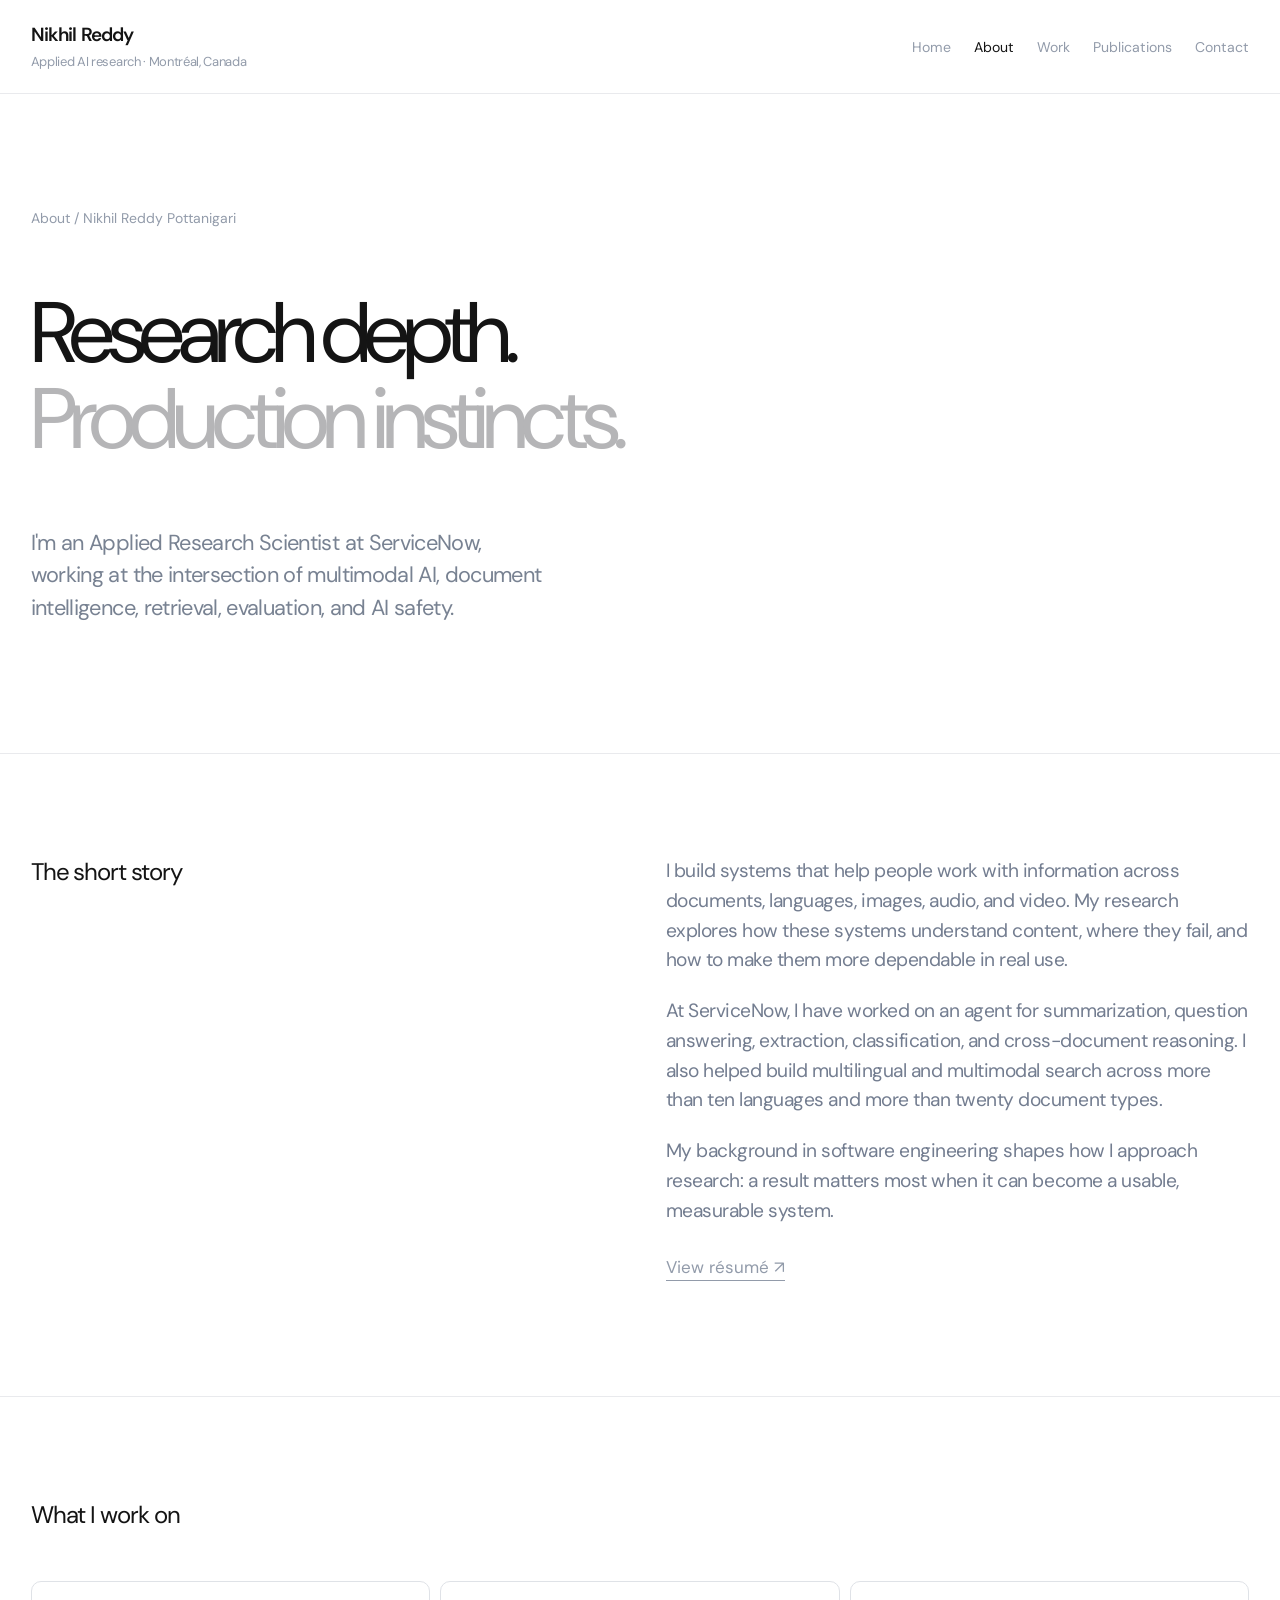
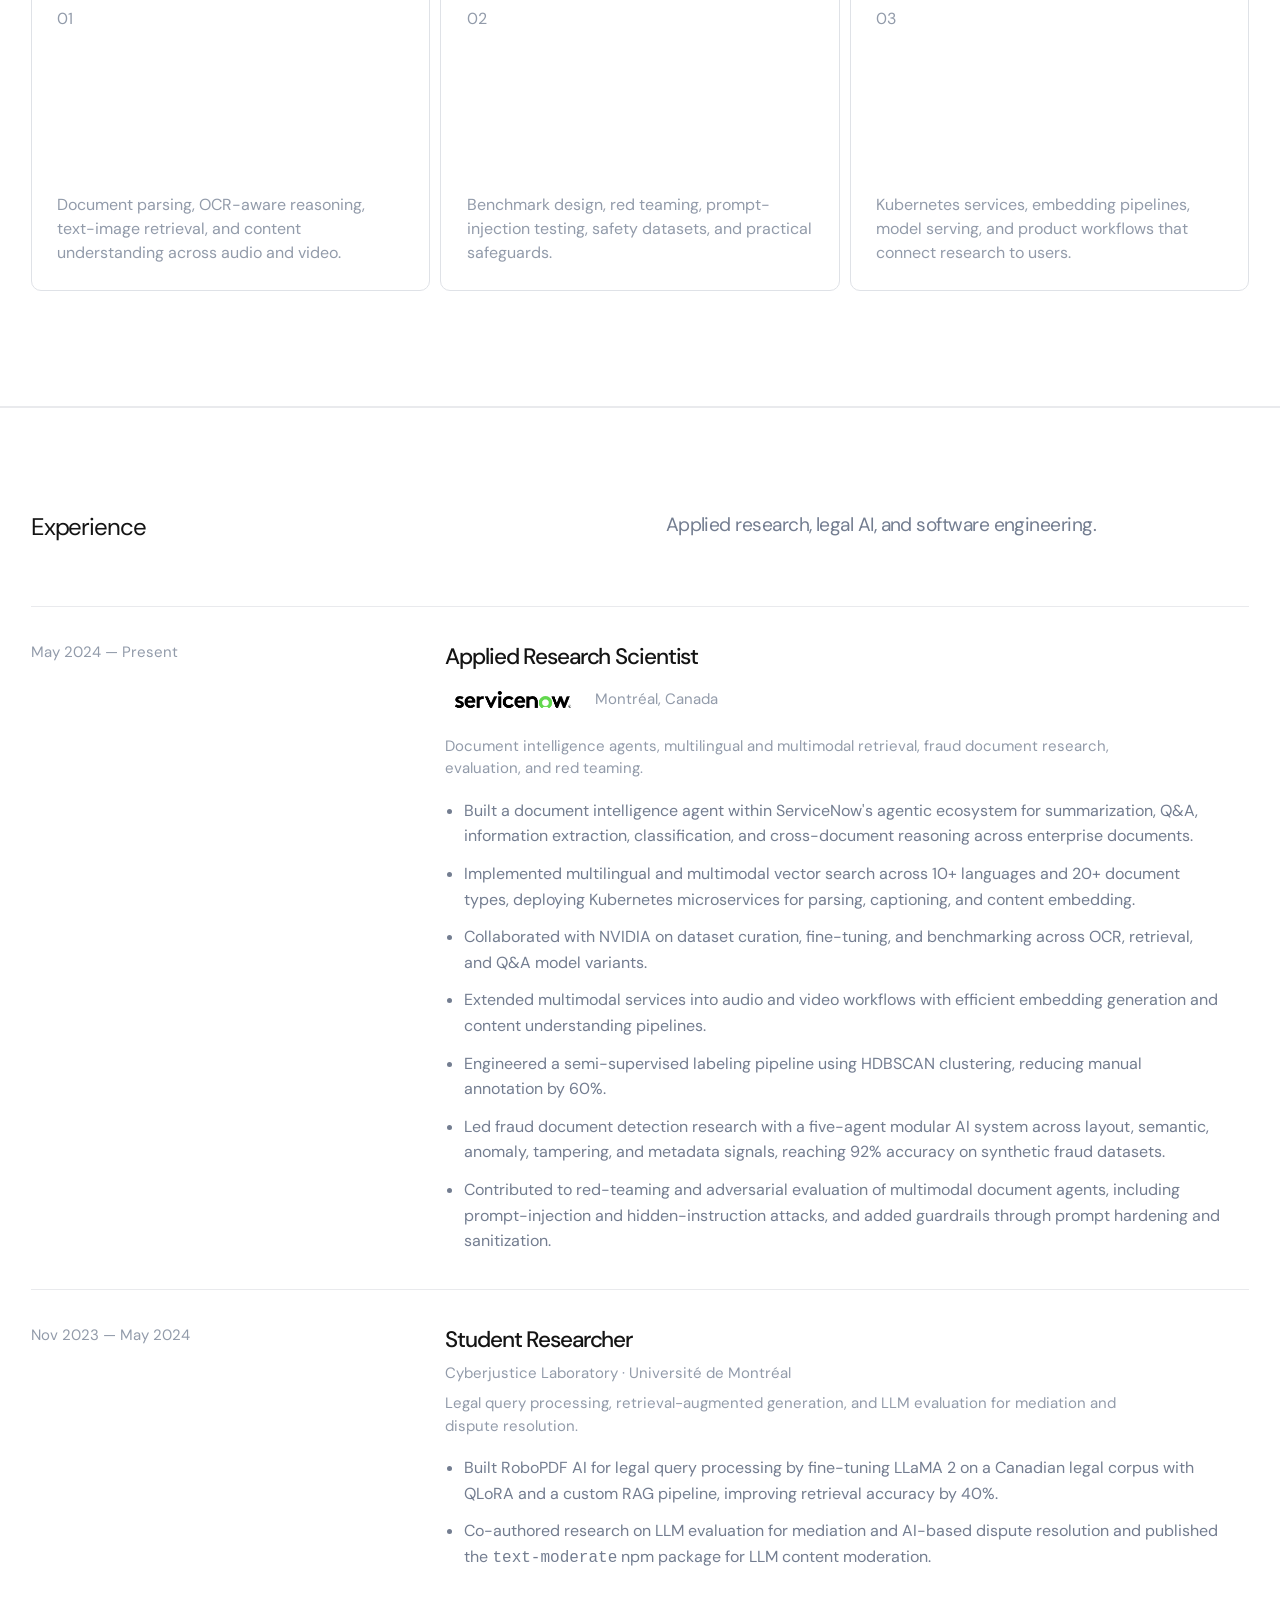
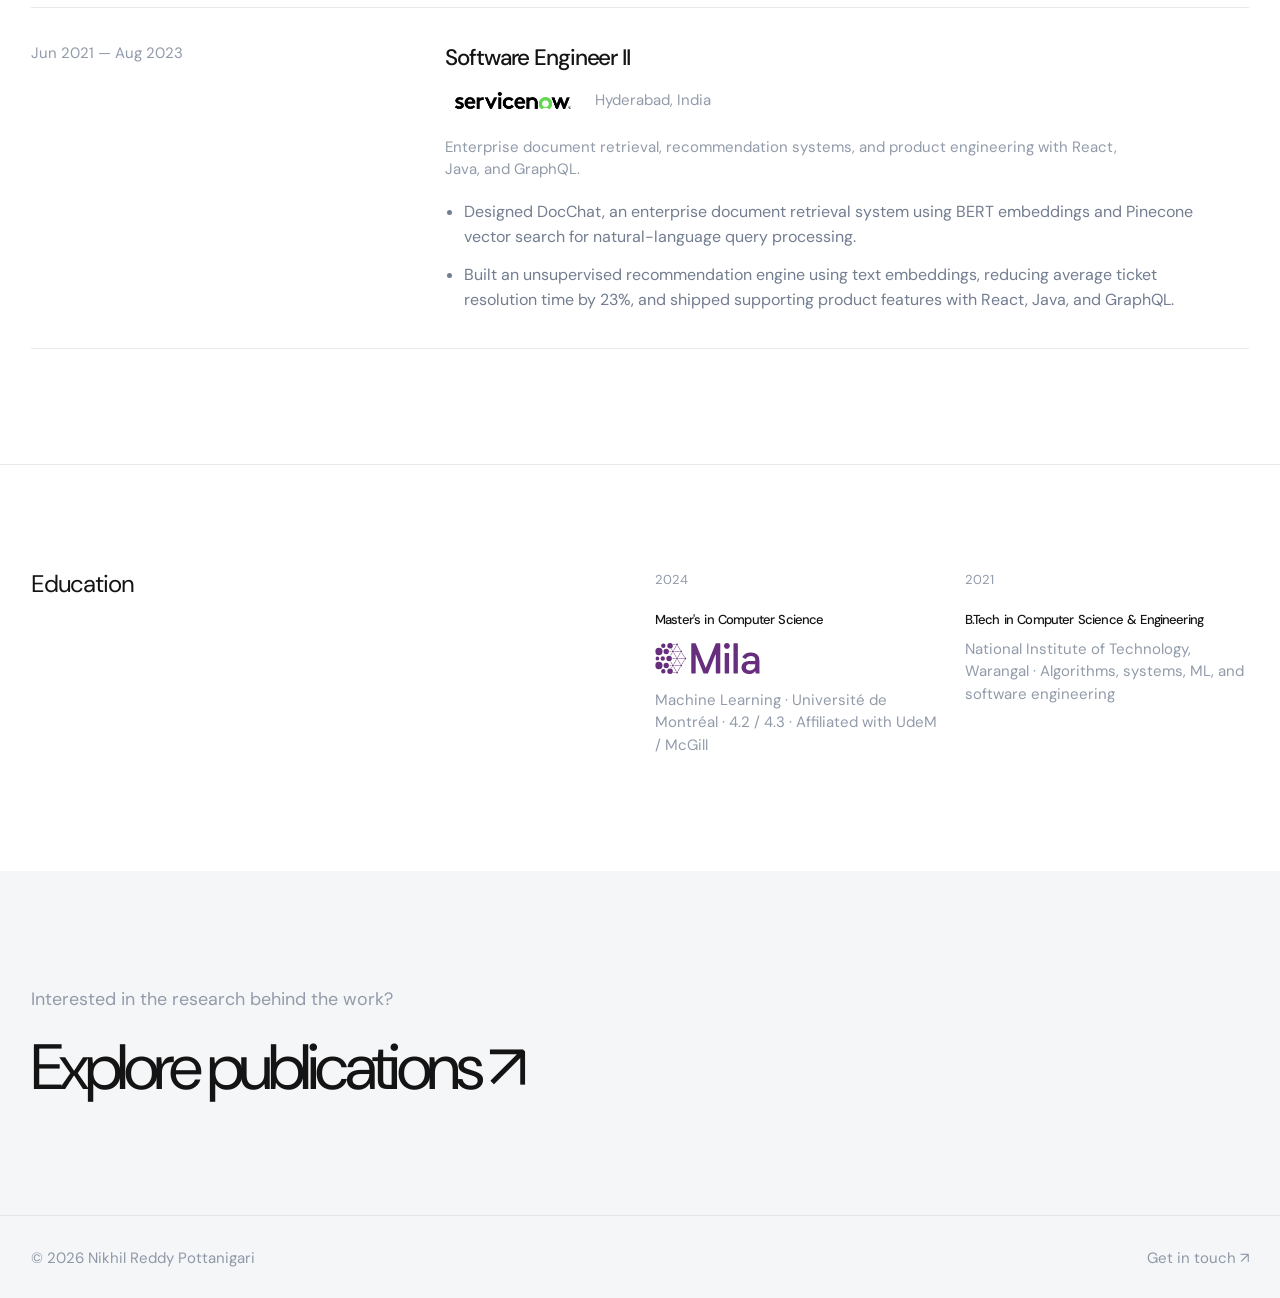
==== about/index.html @ cb860d5c "Add home page scripts and styles, implement motion effects and responsive design - Introduced home.j" ====
<!doctype html>
<html lang="en">
<head>
  <meta charset="utf-8"><meta name="viewport" content="width=device-width, initial-scale=1">
  <title>About — Nikhil Reddy Pottanigari</title>
  <meta name="description" content="About Nikhil Reddy Pottanigari, an Applied Research Scientist at ServiceNow working across multimodal AI and enterprise document intelligence.">
  <link rel="canonical" href="https://nikhilreddy3888.github.io/about/"><link rel="icon" type="image/svg+xml" href="/favicon-n.svg"><link rel="preconnect" href="https://fonts.googleapis.com"><link rel="preconnect" href="https://fonts.gstatic.com" crossorigin><link href="https://fonts.googleapis.com/css2?family=DM+Sans:wght@400;500;600;700&amp;display=swap" rel="stylesheet"><link rel="stylesheet" href="/styles/home.css">
</head>
<body>
<a class="skip-link" href="#main">Skip to content</a>
<header class="site-header" id="top"><a class="brand" href="/">Nikhil Reddy<span>Applied AI research · Montréal, Canada</span></a><nav aria-label="Primary navigation"><a href="/">Home</a><a href="/about/" aria-current="page">About</a><a href="/#work">Work</a><a href="/publications/">Publications</a><a href="/#contact">Contact</a></nav></header>
<main id="main">
  <section class="inner-hero page-pad"><p class="page-kicker">About / Nikhil Reddy Pottanigari</p><h1>Research depth.<br><span>Production instincts.</span></h1><p>I'm an Applied Research Scientist at ServiceNow, working at the intersection of multimodal AI, document intelligence, retrieval, evaluation, and AI safety.</p></section>
  <section class="about-story page-pad"><h2 class="section-label">The short story</h2><div class="about-story-copy reveal"><p>I build systems that help people work with information across documents, languages, images, audio, and video. My research explores how these systems understand content, where they fail, and how to make them more dependable in real use.</p><p>At ServiceNow, I have worked on an agent for summarization, question answering, extraction, classification, and cross-document reasoning. I also helped build multilingual and multimodal search across more than ten languages and more than twenty document types.</p><p>My background in software engineering shapes how I approach research: a result matters most when it can become a usable, measurable system.</p><a class="underlined-link" href="/assets/Nikhil_Reddy_Pottanigari_2026.pdf" target="_blank" rel="noopener noreferrer">View résumé ↗</a></div></section>
  <section class="about-facts page-pad"><h2 class="section-label">What I work on</h2><div class="fact-grid"><article class="reveal"><span>01</span><h3>Multimodal understanding</h3><p>Document parsing, OCR-aware reasoning, text-image retrieval, and content understanding across audio and video.</p></article><article class="reveal"><span>02</span><h3>Reliable AI</h3><p>Benchmark design, red teaming, prompt-injection testing, safety datasets, and practical safeguards.</p></article><article class="reveal"><span>03</span><h3>Systems that ship</h3><p>Kubernetes services, embedding pipelines, model serving, and product workflows that connect research to users.</p></article></div></section>
  <section class="experience-section page-pad" aria-labelledby="about-experience"><div class="split-heading reveal"><h2 class="section-label" id="about-experience">Experience</h2><p>Applied research, legal AI, and software engineering.</p></div><div class="experience-list"><article class="reveal"><span>May 2024 — Present</span><div><h3>Applied Research Scientist</h3><p class="org-line"><img class="org-logo servicenow-logo" src="/public/servicenow.png" alt="ServiceNow" loading="lazy"><span>Montréal, Canada</span></p><p>Document intelligence agents, multilingual and multimodal retrieval, fraud document research, evaluation, and red teaming.</p><ul class="detail-list">
                <li>Built a document intelligence agent within ServiceNow's agentic ecosystem for summarization, Q&amp;A, information extraction, classification, and cross-document reasoning across enterprise documents.</li>
                <li>Implemented multilingual and multimodal vector search across 10+ languages and 20+ document types, deploying Kubernetes microservices for parsing, captioning, and content embedding.</li>
                <li>Collaborated with NVIDIA on dataset curation, fine-tuning, and benchmarking across OCR, retrieval, and Q&amp;A model variants.</li>
                <li>Extended multimodal services into audio and video workflows with efficient embedding generation and content understanding pipelines.</li>
                <li>Engineered a semi-supervised labeling pipeline using HDBSCAN clustering, reducing manual annotation by 60%.</li>
                <li>Led fraud document detection research with a five-agent modular AI system across layout, semantic, anomaly, tampering, and metadata signals, reaching 92% accuracy on synthetic fraud datasets.</li>
                <li>Contributed to red-teaming and adversarial evaluation of multimodal document agents, including prompt-injection and hidden-instruction attacks, and added guardrails through prompt hardening and sanitization.</li>
              </ul></div></article><article class="reveal"><span>Nov 2023 — May 2024</span><div><h3>Student Researcher</h3><p>Cyberjustice Laboratory · Université de Montréal</p><p>Legal query processing, retrieval-augmented generation, and LLM evaluation for mediation and dispute resolution.</p><ul class="detail-list">
                <li>Built RoboPDF AI for legal query processing by fine-tuning LLaMA 2 on a Canadian legal corpus with QLoRA and a custom RAG pipeline, improving retrieval accuracy by 40%.</li>
                <li>Co-authored research on LLM evaluation for mediation and AI-based dispute resolution and published the <code>text-moderate</code> npm package for LLM content moderation.</li>
              </ul></div></article><article class="reveal"><span>Jun 2021 — Aug 2023</span><div><h3>Software Engineer II</h3><p class="org-line"><img class="org-logo servicenow-logo" src="/public/servicenow.png" alt="ServiceNow" loading="lazy"><span>Hyderabad, India</span></p><p>Enterprise document retrieval, recommendation systems, and product engineering with React, Java, and GraphQL.</p><ul class="detail-list">
                <li>Designed DocChat, an enterprise document retrieval system using BERT embeddings and Pinecone vector search for natural-language query processing.</li>
                <li>Built an unsupervised recommendation engine using text embeddings, reducing average ticket resolution time by 23%, and shipped supporting product features with React, Java, and GraphQL.</li>
              </ul></div></article></div></section>
  <section class="education-section page-pad"><h2 class="section-label">Education</h2><div class="education-grid reveal"><div><span>2024</span><h3>Master's in Computer Science</h3><p class="org-line"><img class="org-logo mila-logo" src="/public/logo.svg" alt="MILA AI Institute" loading="lazy"><span>Machine Learning · Université de Montréal · 4.2 / 4.3 · Affiliated with UdeM / McGill</span></p></div><div><span>2021</span><h3>B.Tech in Computer Science &amp; Engineering</h3><p>National Institute of Technology, Warangal · Algorithms, systems, ML, and software engineering</p></div></div></section>
  <section class="inner-cta page-pad"><p>Interested in the research behind the work?</p><a href="/publications/">Explore publications <span aria-hidden="true">↗</span></a></section>
</main>
<footer class="site-footer page-pad"><span>© <span id="year">2026</span> Nikhil Reddy Pottanigari</span><a href="mailto:nikhilreddy3888@gmail.com">Get in touch ↗</a></footer>
<script src="/scripts/home.js"></script>
</body>
</html>
---- styles/home.css ----
:root{--ink:#141414;--muted:#929baa;--soft:#b5b5b7;--line:#e9eaed;--page:#fff;--footer:#f5f6f8}
*{box-sizing:border-box}html{scroll-behavior:smooth;scroll-padding-top:6rem}body{margin:0;background:var(--page);color:var(--ink);font-family:'DM Sans',Arial,sans-serif;-webkit-font-smoothing:antialiased}a{color:inherit}img{display:block;max-width:100%}figure,p,h1,h2,h3{margin:0}.page-pad{padding-left:clamp(20px,2.4vw,48px);padding-right:clamp(20px,2.4vw,48px)}.skip-link{position:absolute;left:1rem;top:-4rem;background:#111;color:#fff;padding:.8rem 1rem;z-index:100}.skip-link:focus{top:1rem}a:focus-visible,.portrait:focus-visible{outline:2px solid #111;outline-offset:5px}
.site-header{min-height:94px;padding:16px clamp(20px,2.4vw,48px);display:flex;align-items:center;justify-content:space-between;gap:2rem;border-bottom:1px solid var(--line)}.brand{text-decoration:none;font-size:clamp(19px,1.35vw,26px);font-weight:600;letter-spacing:-.045em;line-height:1.2;white-space:nowrap}.brand span{display:block;margin-top:7px;color:var(--muted);font-size:clamp(13px,1vw,17px);font-weight:400;letter-spacing:-.025em}.site-header nav{display:flex;align-items:center;gap:clamp(17px,1.8vw,35px)}.site-header nav a{text-decoration:none;color:var(--muted);font-size:clamp(14px,1.1vw,20px);transition:color .2s}.site-header nav a:hover,.site-header nav a:focus-visible,.site-header nav a:first-child{color:var(--ink)}
.hero{display:grid;grid-template-columns:minmax(0,1fr) minmax(0,1fr);align-items:center;gap:clamp(32px,4vw,80px);min-height:calc(100vh - 94px);padding-top:20px;padding-bottom:20px}.hero-copy{padding-top:2rem;padding-bottom:2rem}.overline{font-size:clamp(12px,.92vw,16px);letter-spacing:.08em;text-transform:uppercase;color:var(--muted);margin-bottom:clamp(55px,8vw,150px)}.hero h1{max-width:12ch;font-size:clamp(53px,5.25vw,104px);font-weight:400;line-height:1.035;letter-spacing:-.075em}.hero h1 span{color:var(--soft)}.hero-description{max-width:690px;margin-top:clamp(36px,4vw,76px);font-size:clamp(18px,1.43vw,28px);line-height:1.55;color:var(--muted);letter-spacing:-.028em}.text-link,.underlined-link{display:inline-flex;align-items:center;gap:.6rem;text-decoration:none;border-bottom:1px solid currentColor;padding-bottom:2px}.text-link{margin-top:30px;font-size:clamp(16px,1.12vw,20px)}.underlined-link{color:var(--muted);font-size:clamp(17px,1.15vw,22px)}.text-link:hover,.underlined-link:hover{color:var(--ink)}
.portrait{position:relative;width:100%;aspect-ratio:1/1;overflow:hidden;border-radius:10px;cursor:pointer;background:#ddd}.portrait img{position:absolute;inset:0;width:100%;height:100%;object-fit:cover;object-position:center 48%;transition:opacity .5s ease,transform .7s ease}.portrait-base{filter:grayscale(1)}.portrait-color{opacity:0;object-position:center 45%}.portrait:hover .portrait-color,.portrait:focus-visible .portrait-color,.portrait.is-color .portrait-color{opacity:1}.portrait:hover img,.portrait:focus-visible img,.portrait.is-color img{transform:scale(1.025)}.portrait figcaption{position:absolute;right:18px;bottom:18px;background:rgba(255,255,255,.86);backdrop-filter:blur(8px);border-radius:50px;padding:9px 13px;font-size:12px;letter-spacing:-.02em;transition:opacity .2s}.portrait:hover figcaption{opacity:0}
.split-section{display:grid;grid-template-columns:1fr 1fr;gap:clamp(30px,4vw,80px);padding-top:clamp(90px,12vw,220px);padding-bottom:clamp(90px,12vw,220px);border-top:1px solid var(--line)}.section-label{font-size:clamp(24px,1.55vw,32px);font-weight:400;letter-spacing:-.045em}.section-intro{max-width:920px}.section-intro p,.split-heading p{font-size:clamp(19px,1.5vw,29px);line-height:1.5;color:#737d90;letter-spacing:-.028em}.section-intro p+p{margin-top:1.2em}.section-intro .underlined-link{margin-top:1.25em}
.services-section,.work-section,.experience-section,.research-section,.education-section{padding-top:clamp(80px,8vw,150px);padding-bottom:clamp(90px,9vw,170px);border-top:1px solid var(--line)}.services-section>.section-label{margin-bottom:clamp(32px,3vw,60px)}.services-grid{display:grid;grid-template-columns:repeat(4,minmax(0,1fr));gap:10px}.service-card{min-height:clamp(380px,31vw,600px);display:flex;flex-direction:column;justify-content:space-between;padding:clamp(24px,1.65vw,36px);border:1px solid #dfe2e7;border-radius:10px}.service-index{color:var(--muted);font-size:clamp(15px,1vw,20px)}.service-card h3{font-size:clamp(25px,2.05vw,40px);font-weight:500;letter-spacing:-.06em;line-height:1.1}.service-card p{font-size:clamp(15px,1.1vw,21px);line-height:1.5;color:var(--muted);letter-spacing:-.02em;margin-top:18px}.service-card .service-lead{color:var(--ink);margin-top:13px}.service-symbol{position:relative;width:100px;height:100px;margin-top:auto;margin-bottom:auto;color:#333}.service-symbol i{position:absolute;display:block}.symbol-orbit i{border:1px solid;border-radius:50%;top:20%;left:20%;width:60%;height:60%}.symbol-orbit i:nth-child(2){inset:29%;width:42%;height:42%}.symbol-orbit i:nth-child(3){inset:38%;width:24%;height:24%}.symbol-stack i{border:1px solid;width:54%;height:54%;transform:rotate(-16deg);left:20%;top:24%}.symbol-stack i:nth-child(2){transform:rotate(17deg);left:31%;top:30%}.symbol-stack i:nth-child(3){transform:rotate(40deg);left:39%;top:38%;width:35%;height:35%}.symbol-grid{display:grid;grid-template-columns:2fr 1fr;grid-template-rows:repeat(3,1fr);gap:3px;padding:14px}.symbol-grid i{position:static;border:1px solid}.symbol-grid i:nth-child(3),.symbol-grid i:nth-child(6){grid-column:1}.symbol-grid i:nth-child(4),.symbol-grid i:nth-child(5){grid-column:2}.symbol-grid i:nth-child(3){grid-row:2}.symbol-grid i:nth-child(4){grid-row:2}.symbol-grid i:nth-child(5){grid-row:3}.symbol-grid i:nth-child(6){grid-row:3}.symbol-flow i{border:1px solid;width:64px;height:24px;transform:skewY(-26deg);left:16px;top:28px}.symbol-flow i:nth-child(2){left:28px;top:42px}.symbol-flow i:nth-child(3){left:40px;top:56px}
.split-heading{display:grid;grid-template-columns:1fr 1fr;gap:clamp(30px,4vw,80px);align-items:start;margin-bottom:clamp(36px,5vw,90px)}.split-heading p{max-width:920px}.split-heading .underlined-link{margin-top:20px}.work-grid{display:grid;grid-template-columns:repeat(3,minmax(0,1fr));gap:12px}.work-art{position:relative;overflow:hidden;aspect-ratio:4/5;border-radius:9px;padding:clamp(22px,2vw,40px);display:flex;flex-direction:column;justify-content:space-between}.art-kicker{font-size:clamp(11px,.85vw,16px);font-weight:600;letter-spacing:.09em}.work-art strong{font-size:clamp(26px,2.2vw,45px);line-height:1.05;letter-spacing:-.06em;font-weight:500;z-index:1}.art-moe{background:#303d48;color:#f7f3e9}.art-moe:after{content:"";position:absolute;width:100%;height:70%;border:1px solid rgba(255,255,255,.16);border-radius:50%;transform:rotate(-30deg);top:8%;left:32%}.moe-graphic{display:flex;flex-wrap:wrap;gap:9px;width:210px;transform:rotate(-14deg);margin:auto}.moe-graphic i{display:grid;place-items:center;width:85px;height:85px;border-radius:50%;background:#dce9e2;color:#303d48;font-size:22px;font-style:normal}.moe-graphic i:nth-child(2){background:#d7cec0}.moe-graphic i:nth-child(3){background:#8bb8af}.moe-graphic i:nth-child(4){background:#fcfcf8}.art-vision{background:#d8dedb;color:#1b2a2c}.vision-graphic{display:flex;align-items:center;justify-content:center;gap:8px;margin:auto;transform:rotate(-10deg)}.vision-graphic i{width:120px;height:155px;display:grid;place-items:center;background:#f5f4ed;border:1px solid #546466;box-shadow:12px 12px 0 rgba(27,42,44,.14);font-style:normal;font-size:16px;letter-spacing:.12em}.vision-graphic i:last-child{background:linear-gradient(140deg,#567470,#b2bfb4 55%,#e4e7da)}.vision-graphic b{font-size:38px;font-weight:400}.art-xg{background:#d9cdc1;color:#2b3538}.xg-graphic{font-size:clamp(125px,14vw,280px);line-height:1;letter-spacing:-.15em;margin:auto;transform:rotate(-12deg);font-weight:700}.xg-graphic span{font-size:.48em;vertical-align:top;letter-spacing:0}.work-meta{padding:19px 2px 0}.work-meta span,.research-list article>span,.education-grid span{font-size:clamp(13px,.9vw,18px);color:var(--muted)}.work-meta h3{font-size:clamp(23px,1.6vw,34px);font-weight:500;letter-spacing:-.05em;margin:10px 0}.work-meta p{font-size:clamp(15px,1.02vw,20px);line-height:1.55;color:#737d90;max-width:45ch}
.experience-list,.research-list{border-top:1px solid var(--line)}.experience-list article{display:grid;grid-template-columns:1fr 2fr auto;gap:25px;padding:35px 0;border-bottom:1px solid var(--line)}.experience-list article>span:first-child{color:var(--muted);font-size:clamp(15px,1.1vw,22px)}.experience-list h3{font-size:clamp(22px,1.75vw,35px);font-weight:500;letter-spacing:-.05em}.experience-list p{font-size:clamp(15px,1.05vw,21px);line-height:1.5;color:var(--muted);margin-top:8px;max-width:70ch}.experience-list .row-arrow{font-size:25px;font-weight:400;color:#a1a7b1}.research-list article{position:relative;display:grid;grid-template-columns:1fr 2fr 1.3fr auto;gap:24px;align-items:start;padding:34px 0;border-bottom:1px solid var(--line)}.research-list h3{font-size:clamp(20px,1.55vw,32px);line-height:1.22;letter-spacing:-.045em;font-weight:500}.research-list h3 a{text-decoration:none}.research-list h3 a:hover{text-decoration:underline}.research-list p{font-size:clamp(15px,1.03vw,20px);line-height:1.5;color:var(--muted)}.research-arrow{text-decoration:none;font-size:26px}.education-section{display:grid;grid-template-columns:1fr 1fr;gap:30px}.education-grid{display:grid;grid-template-columns:1fr 1fr;gap:25px}.education-grid h3{font-size:clamp(21px,1.45vw,29px);font-weight:500;line-height:1.2;letter-spacing:-.04em;margin:16px 0 8px}.education-grid p{font-size:clamp(15px,1vw,19px);line-height:1.5;color:var(--muted)}
.contact-section{background:var(--footer);min-height:600px;padding-top:clamp(75px,7vw,140px);padding-bottom:clamp(50px,5vw,100px);display:flex;flex-direction:column}.contact-section h2{font-size:clamp(48px,5.3vw,105px);font-weight:400;letter-spacing:-.075em;line-height:1.03;max-width:17ch}.contact-email{font-size:clamp(28px,4.6vw,90px);letter-spacing:-.07em;color:var(--soft);text-decoration:none;line-height:1.2;margin-top:25px;overflow-wrap:anywhere}.contact-email:hover{color:var(--ink)}.contact-email span{font-size:.7em}.contact-bottom{display:flex;align-items:end;justify-content:space-between;gap:25px;margin-top:auto;padding-top:110px;font-size:clamp(18px,1.5vw,30px)}.social-links{display:flex;flex-wrap:wrap;gap:12px 35px}.contact-bottom a{color:var(--soft);text-decoration:none}.contact-bottom a:hover{color:var(--ink)}.site-footer{background:var(--footer);border-top:1px solid #e4e5e8;min-height:85px;display:flex;align-items:center;justify-content:space-between;gap:20px;color:#8e98a7;font-size:15px}
@media(max-width:1100px){.services-grid{grid-template-columns:repeat(2,1fr)}.work-grid{grid-template-columns:repeat(2,1fr)}.work-card:last-child{grid-column:1/-1}.work-card:last-child .work-art{aspect-ratio:2/1}.research-list article{grid-template-columns:1fr 2fr auto}.research-list p{grid-column:2}.research-arrow{grid-column:3;grid-row:1}}
@media(max-width:760px){html{scroll-padding-top:20px}.site-header{display:block;min-height:0;padding-top:17px;padding-bottom:17px}.brand{font-size:21px}.brand span{font-size:13px;margin-top:4px}.site-header nav{margin-top:24px;gap:12px 22px;flex-wrap:wrap;padding-bottom:2px}.site-header nav a{font-size:16px}.hero{grid-template-columns:1fr;gap:32px;min-height:0;padding-top:45px;padding-bottom:28px}.hero-copy{padding:0}.overline{margin-bottom:30px}.hero h1{font-size:clamp(42px,8vw,66px);max-width:13ch}.hero-description{font-size:19px;margin-top:32px}.text-link{margin-top:20px}.portrait{max-width:650px}.split-section,.split-heading,.education-section{grid-template-columns:1fr}.split-section{gap:32px}.services-section,.work-section,.experience-section,.research-section,.education-section{padding-top:85px;padding-bottom:95px}.services-grid{gap:10px}.service-card{min-height:400px}.work-grid{grid-template-columns:1fr;gap:35px}.work-card:last-child{grid-column:auto}.work-card:last-child .work-art{aspect-ratio:4/5}.work-art{aspect-ratio:4/4}.experience-list article{grid-template-columns:1fr auto;gap:14px}.experience-list article>span:first-child{grid-column:1/-1}.experience-list article .row-arrow{grid-column:2;grid-row:2}.research-list article{grid-template-columns:1fr auto;gap:12px}.research-list article>span{grid-column:1/-1}.research-list h3{grid-column:1}.research-list p{grid-column:1}.research-arrow{grid-column:2;grid-row:2}.education-grid{grid-template-columns:1fr}.contact-section{min-height:550px}.contact-bottom{align-items:start;flex-direction:column}.site-footer{flex-direction:column;align-items:start;justify-content:center}}
@media(max-width:520px){.hero h1{font-size:clamp(41px,10.2vw,54px)}.portrait figcaption{font-size:11px}.split-section{padding-top:95px;padding-bottom:95px}.section-intro p,.split-heading p{font-size:19px}.services-grid{grid-template-columns:1fr}.service-card{min-height:390px;padding:26px}.service-symbol{margin-left:8px}.work-art{aspect-ratio:1/1}.vision-graphic i{width:93px;height:120px}.contact-section h2{font-size:clamp(43px,11vw,62px)}.contact-email{font-size:clamp(27px,7vw,42px)}.contact-bottom{font-size:22px}.social-links{display:grid;gap:13px}}
@media(prefers-reduced-motion:reduce){html{scroll-behavior:auto}*,*:before,*:after{transition-duration:.01ms!important;animation-duration:.01ms!important}}
/* Refinements shared by the home and inner pages. */
.site-header nav a:first-child{color:var(--muted)}
.site-header nav a[aria-current="page"]{color:var(--ink)}
.hero h1{max-width:13.5ch;font-size:clamp(48px,4.15vw,82px);line-height:1.08;letter-spacing:-.07em}
.hero-description{max-width:34ch;margin-top:clamp(34px,4vw,72px);font-size:clamp(18px,1.37vw,26px)}
.hero-copy{max-width:870px}
.portrait{cursor:pointer}
.featured-publications article{background:#fbfbfc;padding:clamp(24px,2.25vw,44px);border:1px solid #e0e2e7;border-radius:10px;margin-bottom:12px;grid-template-columns:minmax(135px,.75fr) minmax(0,2fr) minmax(0,1.2fr) auto;transition:background .25s,border-color .25s,transform .3s}
.featured-publications article:hover{background:#f4f5f7;border-color:#bbc2cc;transform:translateY(-3px)}
.featured-publications h3{font-size:clamp(22px,1.8vw,35px);color:#17191c}
.featured-publications article>span{color:#525d6a;font-weight:600}
.featured-publications .research-arrow{display:grid;place-items:center;width:42px;height:42px;border:1px solid #cdd1d8;border-radius:50%;font-size:21px}
.featured-publications .research-arrow:hover{background:#111;color:#fff;border-color:#111}
.js .reveal{opacity:0;transform:translateY(22px);transition:opacity .7s ease,transform .7s cubic-bezier(.2,.7,.2,1)}
.js .reveal.is-visible{opacity:1;transform:none}
.inner-hero{padding-top:clamp(85px,9vw,170px);padding-bottom:clamp(95px,10vw,185px);border-bottom:1px solid var(--line)}
.page-kicker{font-size:clamp(14px,1vw,18px);color:var(--muted);margin-bottom:clamp(45px,5vw,95px)}
.inner-hero h1{font-size:clamp(55px,6.7vw,130px);font-weight:400;line-height:1;letter-spacing:-.075em;max-width:13ch}
.inner-hero h1 span{color:var(--soft)}
.inner-hero>p:not(.page-kicker){font-size:clamp(20px,1.7vw,32px);line-height:1.5;letter-spacing:-.03em;color:#788292;max-width:35ch;margin-top:clamp(45px,5vw,85px)}
.inner-hero .underlined-link{margin-top:28px}
.about-story,.about-facts{display:grid;grid-template-columns:1fr 1fr;gap:clamp(30px,4vw,80px);padding-top:clamp(80px,8vw,150px);padding-bottom:clamp(90px,9vw,170px);border-bottom:1px solid var(--line)}
.about-story-copy{max-width:850px}.about-story-copy p{font-size:clamp(19px,1.5vw,28px);line-height:1.55;letter-spacing:-.025em;color:#737d90}.about-story-copy p+p{margin-top:1.1em}.about-story-copy .underlined-link{margin-top:30px}
.fact-grid{display:grid;grid-template-columns:repeat(3,minmax(0,1fr));gap:10px;grid-column:1/-1}.fact-grid article{min-height:310px;border:1px solid #dfe2e7;border-radius:10px;padding:clamp(23px,2vw,38px);display:flex;flex-direction:column}.fact-grid span{color:var(--muted);font-size:16px}.fact-grid h3{font-size:clamp(23px,1.8vw,35px);letter-spacing:-.05em;font-weight:500;margin-top:auto}.fact-grid p{font-size:clamp(16px,1.12vw,21px);line-height:1.5;color:var(--muted);margin-top:15px}
.inner-cta{background:#f5f6f8;padding-top:clamp(85px,9vw,170px);padding-bottom:clamp(85px,9vw,170px)}.inner-cta p{color:var(--muted);font-size:clamp(17px,1.4vw,26px);margin-bottom:25px}.inner-cta a{font-size:clamp(43px,5vw,95px);line-height:1;letter-spacing:-.07em;text-decoration:none}.inner-cta a:hover{color:#8992a0}.site-footer a{color:inherit;text-decoration:none}.site-footer a:hover{color:var(--ink)}
.pub-section,.pub-archive{padding-top:clamp(80px,8vw,150px);padding-bottom:clamp(90px,9vw,170px)}.pub-archive{border-top:1px solid var(--line)}.pub-section-heading{display:flex;justify-content:space-between;align-items:baseline;gap:20px;margin-bottom:clamp(35px,4vw,75px)}.pub-section-heading h2{font-size:clamp(28px,2vw,40px);font-weight:400;letter-spacing:-.05em}.pub-section-heading p{font-size:clamp(16px,1.1vw,22px);color:var(--muted)}
.pub-feature-grid{display:grid;grid-template-columns:repeat(3,minmax(0,1fr));gap:12px}.pub-feature{display:flex;flex-direction:column;min-height:550px;border:1px solid #d8dce2;border-radius:10px;padding:clamp(22px,2vw,38px);background:#fafbfc;transition:transform .3s,border-color .3s,background .3s}.pub-feature:hover{transform:translateY(-5px);border-color:#aeb7c2;background:#f4f6f8}.pub-feature-top{display:flex;align-items:start;justify-content:space-between;gap:10px;min-height:80px}.pub-number{font-size:clamp(14px,1vw,19px);color:#66717f}.pub-badge{font-size:clamp(11px,.8vw,15px);line-height:1.3;color:#48525f;border:1px solid #c5ccd4;border-radius:50px;padding:7px 11px;text-align:center}.pub-feature h3{font-size:clamp(25px,2vw,39px);line-height:1.12;letter-spacing:-.055em;font-weight:500;margin:30px 0}.pub-feature h3 a{text-decoration:none}.pub-feature h3 a:hover{text-decoration:underline}.pub-summary{font-size:clamp(16px,1.17vw,22px);line-height:1.5;color:#626d7e}.pub-authors{font-size:clamp(14px,.93vw,18px);line-height:1.45;color:#929baa;margin-top:25px}.pub-actions{display:flex;flex-wrap:wrap;gap:10px 20px;margin-top:auto;padding-top:36px}.pub-actions a{font-size:clamp(15px,1vw,19px);text-underline-offset:4px}.pub-actions a:hover{color:#6f7b8c}
.archive-list{border-top:1px solid var(--line)}.archive-list article{display:grid;grid-template-columns:minmax(140px,1fr) 2fr 1.4fr;gap:25px;padding:31px 0;border-bottom:1px solid var(--line)}.archive-list span{font-size:clamp(15px,1vw,19px);color:var(--muted)}.archive-list h3{font-size:clamp(21px,1.5vw,30px);line-height:1.25;font-weight:500;letter-spacing:-.04em}.archive-list p{font-size:clamp(15px,1vw,19px);line-height:1.5;color:var(--muted)}
@media(max-width:1100px){.featured-publications article{grid-template-columns:1fr 2fr auto}.featured-publications p{grid-column:2}.featured-publications .research-arrow{grid-column:3;grid-row:1}.pub-feature-grid{grid-template-columns:1fr}.pub-feature{min-height:0}.pub-feature-top{min-height:0}.pub-feature h3{margin:35px 0 20px}.pub-actions{margin-top:0}.archive-list article{grid-template-columns:1fr 2fr}.archive-list p{grid-column:2}}
@media(max-width:760px){.hero h1{font-size:clamp(42px,7.6vw,65px)}.hero-description{font-size:19px;margin-top:32px}.featured-publications article{grid-template-columns:1fr auto;gap:15px}.featured-publications article>span{grid-column:1/-1}.featured-publications h3{grid-column:1}.featured-publications p{grid-column:1}.featured-publications .research-arrow{grid-column:2;grid-row:2}.about-story,.about-facts{grid-template-columns:1fr}.fact-grid{grid-template-columns:1fr}.fact-grid article{min-height:240px}.archive-list article{grid-template-columns:1fr}.archive-list p{grid-column:1}.inner-hero h1{font-size:clamp(50px,9vw,80px)}}
@media(max-width:520px){.hero h1{font-size:clamp(40px,10vw,52px)}.inner-hero h1{font-size:clamp(46px,11vw,65px)}.pub-section-heading{align-items:start;flex-direction:column}.pub-feature-top{flex-direction:column;gap:12px}.pub-feature h3{margin:28px 0 18px}}
@media(prefers-reduced-motion:reduce){.js .reveal{opacity:1;transform:none;transition:none}}
/* Low-set hero typography and staged entrance. */
.hero-copy{align-self:stretch;display:flex;flex-direction:column;justify-content:flex-end;padding-top:0;padding-bottom:clamp(45px,5.5vw,112px)}
.hero-credentials{max-width:58ch;color:#8c96a5;font-size:clamp(13px,.95vw,17px);line-height:1.45;letter-spacing:-.015em;margin-bottom:clamp(25px,2.6vw,48px)}
.hero h1{max-width:none}
.hero-line{display:block}
.hero .hero-word{display:inline-block;color:var(--ink)}
.hero .hero-word-muted{color:var(--soft)}
.hero-description{margin-top:clamp(52px,6vw,110px)}
.js .hero-word,.js .hero-credentials,.js .hero-description{animation:hero-arrive .9s cubic-bezier(.2,.7,.2,1) both}
.js .hero-credentials{animation-delay:.08s}
.js .hero-line:first-child .hero-word:first-child{animation-delay:.2s}
.js .hero-line:first-child .hero-word:last-child{animation-delay:.32s}
.js .hero-line:last-child .hero-word:first-child{animation-delay:.47s}
.js .hero-line:last-child .hero-word:last-child{animation-delay:.6s}
.js .hero-description{animation-delay:.77s}
@keyframes hero-arrive{from{opacity:0;filter:blur(5px);transform:translateY(22px)}to{opacity:1;filter:blur(0);transform:translateY(0)}}
.org-line{display:flex;align-items:center;gap:14px;flex-wrap:wrap}
.org-logo{display:block;object-fit:contain;object-position:left center;flex:none}
.servicenow-logo{width:136px;height:39px}
.mila-logo{width:105px;height:32px}
.experience-list .org-line{margin:9px 0 16px}
.education-grid .org-line{margin-top:13px}
.education-grid .org-line span{font-size:inherit;color:var(--muted)}
.detail-list{margin:18px 0 0;padding-left:1.2em;color:#737d90;font-size:clamp(16px,1.03vw,20px);line-height:1.6}
.detail-list li+li{margin-top:12px}
.about-story-copy .detail-list{font-size:clamp(17px,1.13vw,22px)}
.service-tools{font-size:clamp(14px,.9vw,18px)!important;color:#647080!important;border-top:1px solid var(--line);padding-top:14px}
.featured-publications article:nth-child(1){background:#edf4f5;border-color:#d8e5e7}
.featured-publications article:nth-child(2){background:#f4f0f7;border-color:#e5ddec}
.featured-publications article:nth-child(3){background:#f3f5ec;border-color:#e3e9d7}
.featured-publications article:nth-child(1):hover{background:#e2eff0}
.featured-publications article:nth-child(2):hover{background:#ece4f2}
.featured-publications article:nth-child(3):hover{background:#ebefdf}
.pub-feature:nth-child(1){background:#edf4f5;border-color:#d8e5e7}
.pub-feature:nth-child(2){background:#f4f0f7;border-color:#e5ddec}
.pub-feature:nth-child(3){background:#f3f5ec;border-color:#e3e9d7}
.pub-feature:nth-child(1):hover{background:#e2eff0}
.pub-feature:nth-child(2):hover{background:#ece4f2}
.pub-feature:nth-child(3):hover{background:#ebefdf}
.pub-feature:nth-child(1) .pub-badge{border-color:#8fb1b7;color:#34636c}
.pub-feature:nth-child(2) .pub-badge{border-color:#b7a4c8;color:#665377}
.pub-feature:nth-child(3) .pub-badge{border-color:#b3c299;color:#52653f}
@media(max-width:760px){.hero-copy{align-self:auto;padding:0}.hero-credentials{margin-bottom:24px}.hero-description{margin-top:36px}.hero h1{font-size:clamp(42px,7.6vw,65px)}.hero-line{display:block}.org-logo.servicenow-logo{width:122px;height:35px}}
@media(max-width:520px){.hero h1{font-size:clamp(39px,9.3vw,51px)}.hero-credentials{font-size:12px;line-height:1.5}}
@media(prefers-reduced-motion:reduce){.js .hero-word,.js .hero-credentials,.js .hero-description{animation:none;opacity:1;filter:none;transform:none}}
.pub-status{font-size:clamp(14px,.95vw,18px);line-height:1.45;color:#4d5967;margin-top:18px}
/* Text comes into view in the same soft rise-and-fade rhythm as the hero. */
.motion-heading .motion-word{display:inline-block;color:inherit}
.js .motion-heading .motion-word{opacity:0;filter:blur(5px);transform:translateY(18px)}
.js .motion-heading.is-in-view .motion-word{animation:hero-arrive .82s cubic-bezier(.2,.7,.2,1) var(--word-delay,0s) both}
.js .motion-copy{opacity:0;filter:blur(5px);transform:translateY(18px)}
.js .motion-copy.is-in-view{animation:hero-arrive .82s cubic-bezier(.2,.7,.2,1) both}
@media(prefers-reduced-motion:reduce){.js .motion-heading .motion-word,.js .motion-copy{opacity:1;filter:none;transform:none;animation:none}}
/* Keep navigation available while scrolling. */
html{scroll-padding-top:110px}
.site-header{position:sticky;top:0;z-index:100;background:rgba(255,255,255,.94);-webkit-backdrop-filter:blur(16px);backdrop-filter:blur(16px)}
@media(max-width:760px){html{scroll-padding-top:140px}}
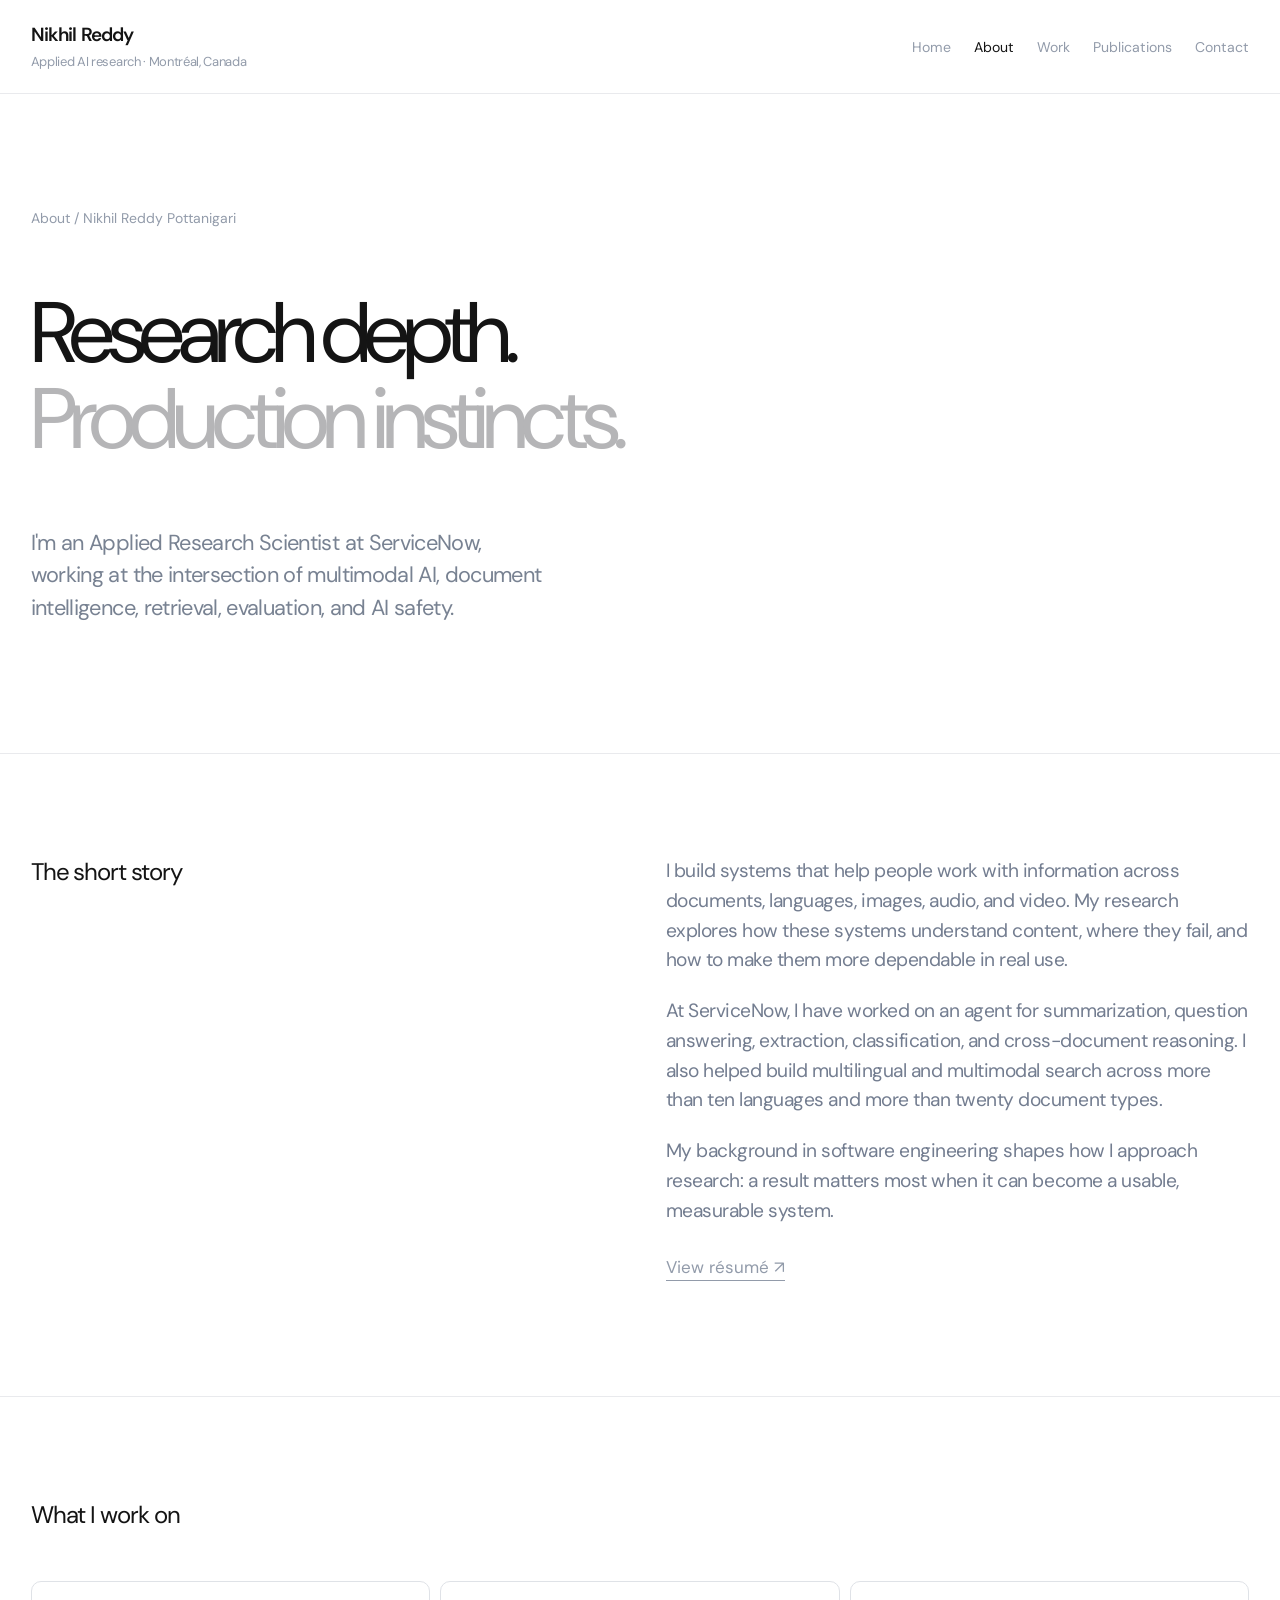
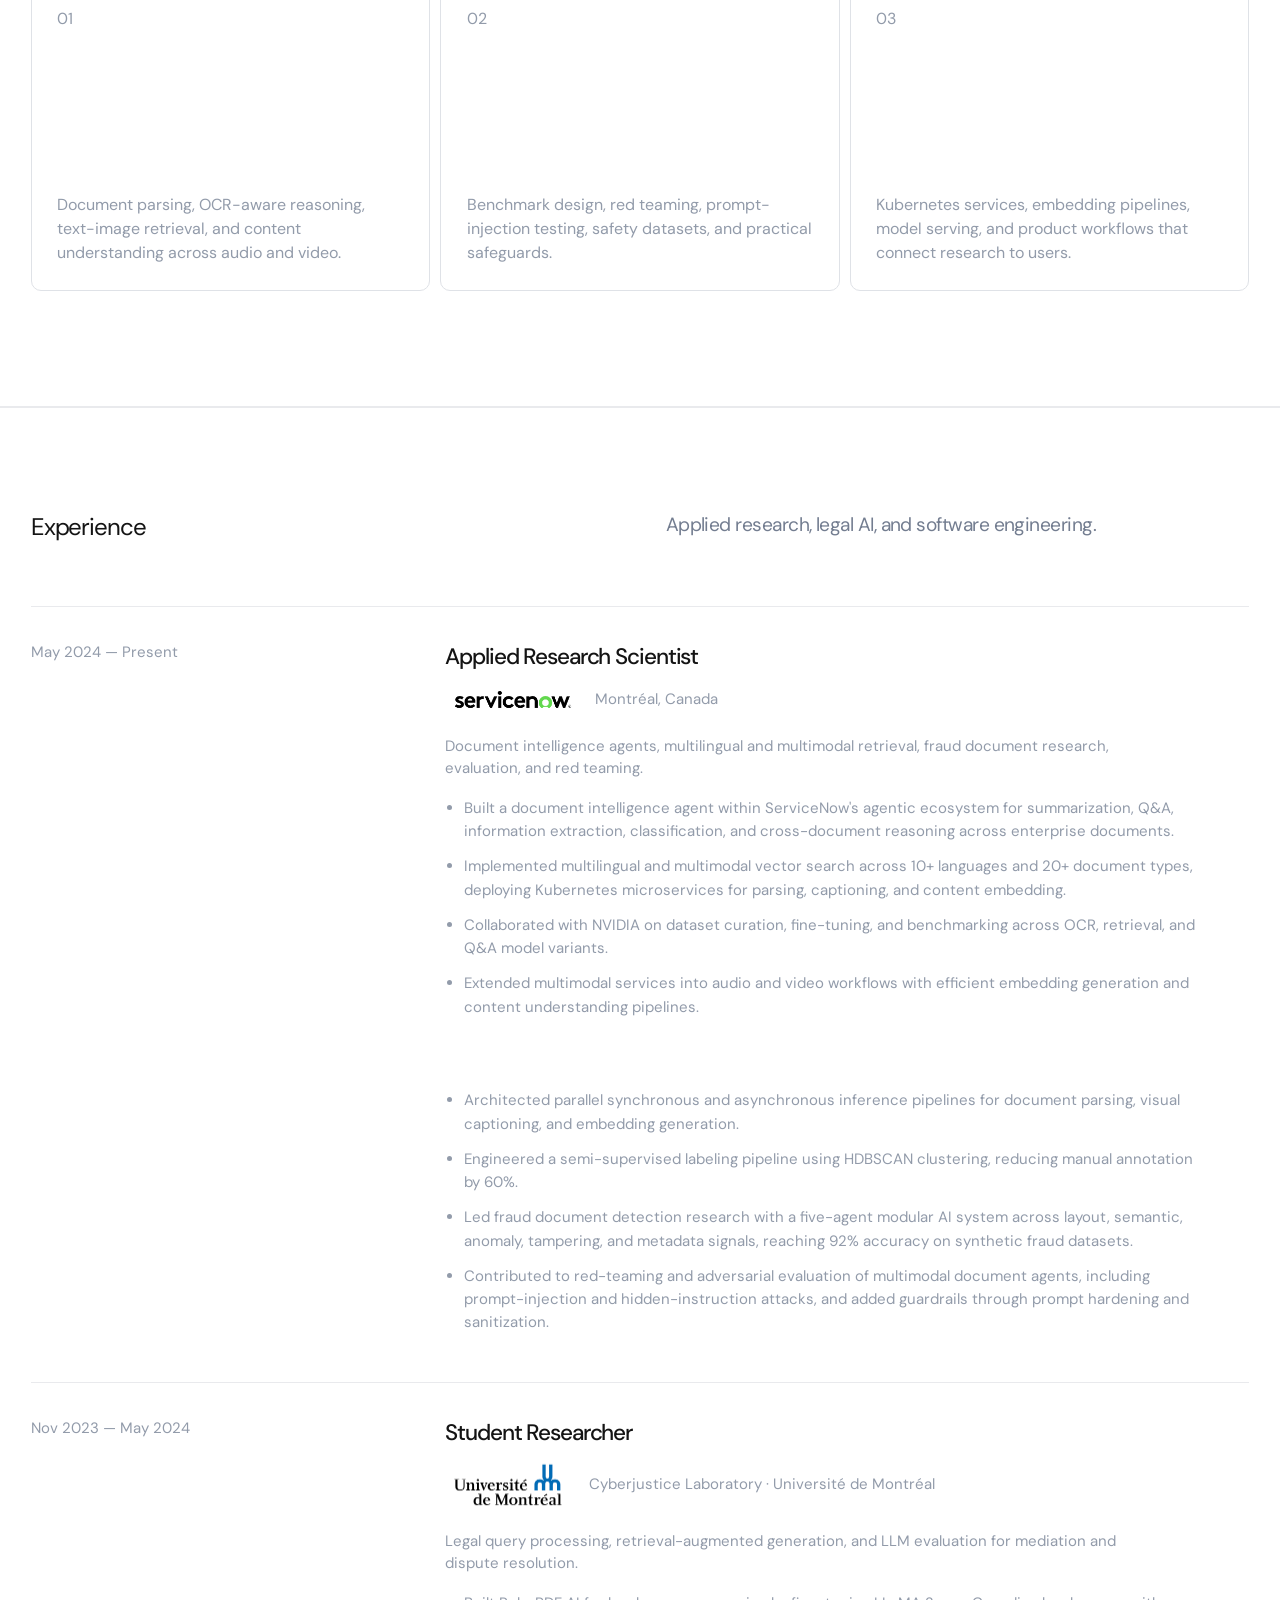
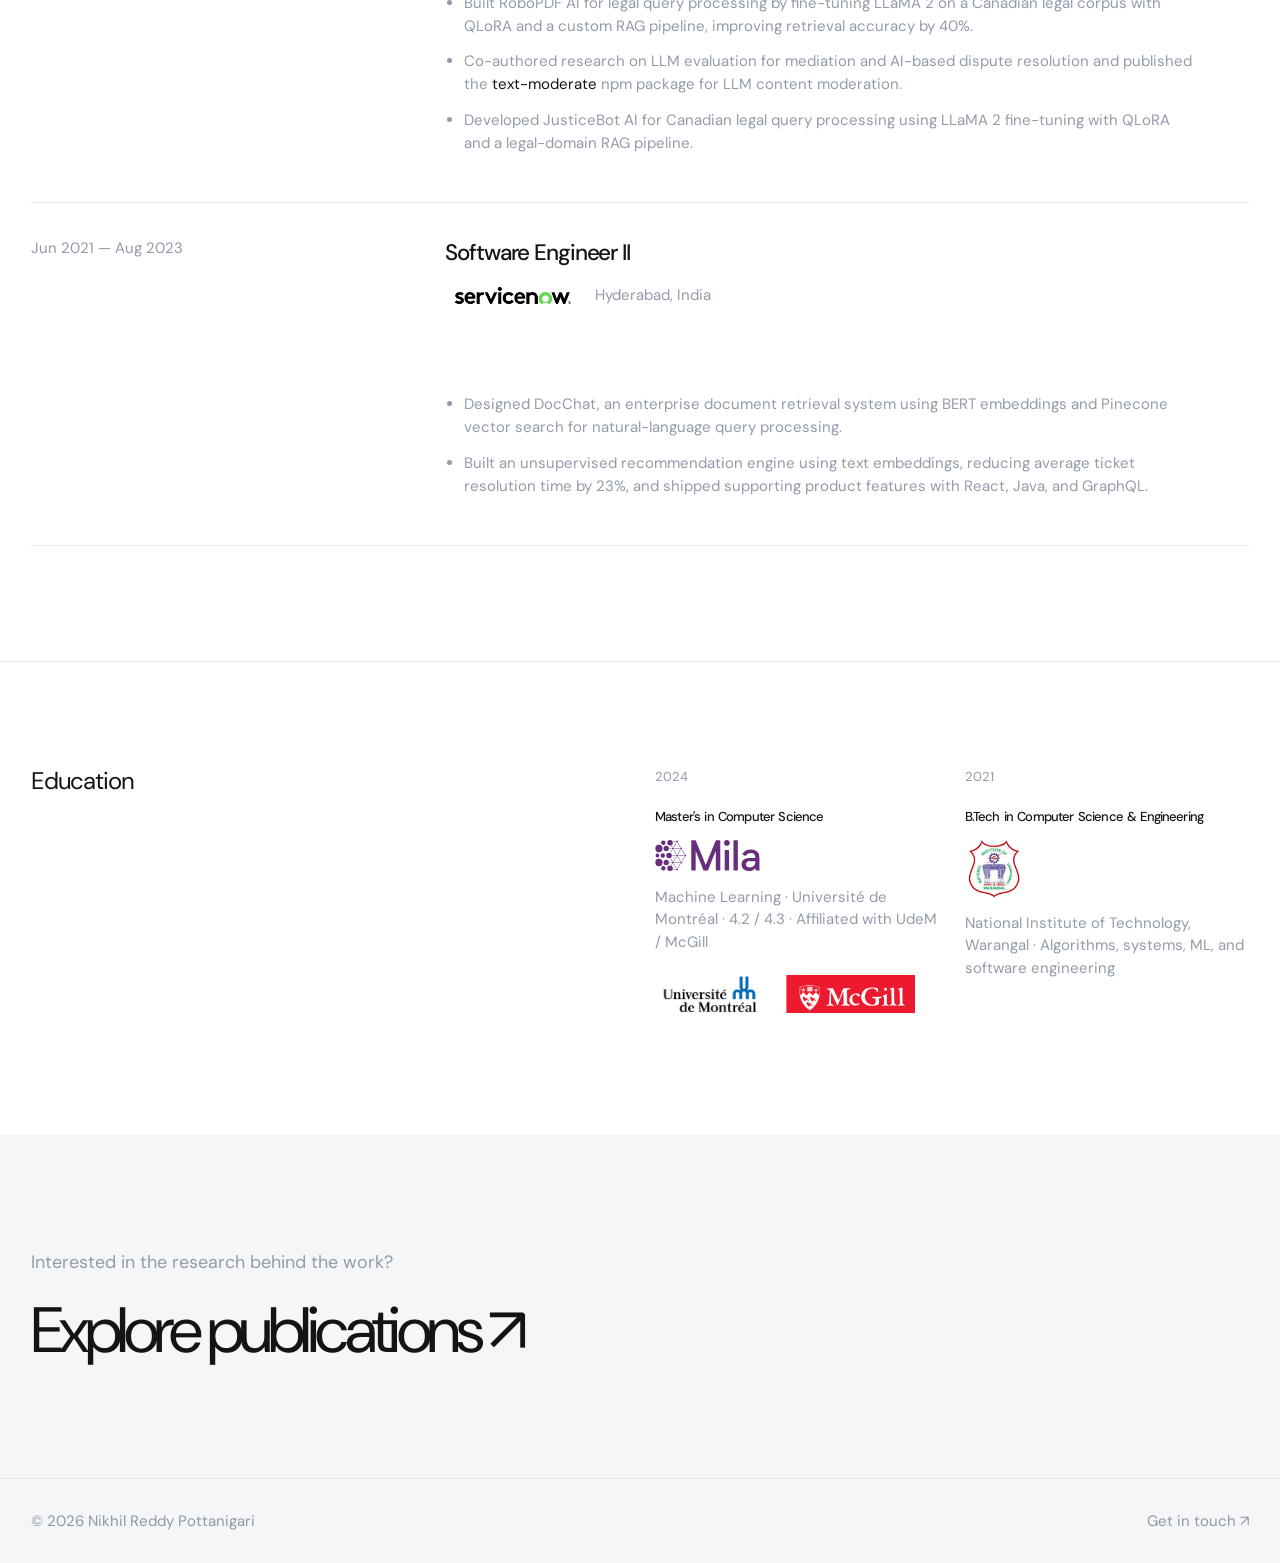
==== commit 3556573b: "Add initial index.html for project showcase with detailed descriptions of selected work" ====
--- a/about/index.html
+++ b/about/index.html
@@ -8,27 +8,27 @@
 </head>
 <body>
 <a class="skip-link" href="#main">Skip to content</a>
-<header class="site-header" id="top"><a class="brand" href="/">Nikhil Reddy<span>Applied AI research · Montréal, Canada</span></a><nav aria-label="Primary navigation"><a href="/">Home</a><a href="/about/" aria-current="page">About</a><a href="/#work">Work</a><a href="/publications/">Publications</a><a href="/#contact">Contact</a></nav></header>
+<header class="site-header" id="top"><a class="brand" href="/">Nikhil Reddy<span>Applied AI research · Montréal, Canada</span></a><nav aria-label="Primary navigation"><a href="/">Home</a><a href="/about/" aria-current="page">About</a><a href="/work/">Work</a><a href="/publications/">Publications</a><a href="/#contact">Contact</a></nav></header>
 <main id="main">
   <section class="inner-hero page-pad"><p class="page-kicker">About / Nikhil Reddy Pottanigari</p><h1>Research depth.<br><span>Production instincts.</span></h1><p>I'm an Applied Research Scientist at ServiceNow, working at the intersection of multimodal AI, document intelligence, retrieval, evaluation, and AI safety.</p></section>
-  <section class="about-story page-pad"><h2 class="section-label">The short story</h2><div class="about-story-copy reveal"><p>I build systems that help people work with information across documents, languages, images, audio, and video. My research explores how these systems understand content, where they fail, and how to make them more dependable in real use.</p><p>At ServiceNow, I have worked on an agent for summarization, question answering, extraction, classification, and cross-document reasoning. I also helped build multilingual and multimodal search across more than ten languages and more than twenty document types.</p><p>My background in software engineering shapes how I approach research: a result matters most when it can become a usable, measurable system.</p><a class="underlined-link" href="/assets/Nikhil_Reddy_Pottanigari_2026.pdf" target="_blank" rel="noopener noreferrer">View résumé ↗</a></div></section>
+  <section class="about-story page-pad"><h2 class="section-label">The short story</h2><div class="about-story-copy reveal"><p>I build systems that help people work with information across documents, languages, images, audio, and video. My research explores how these systems understand content, where they fail, and how to make them more dependable in real use.</p><p>At ServiceNow, I have worked on an agent for summarization, question answering, extraction, classification, and cross-document reasoning. I also helped build multilingual and multimodal search across more than ten languages and more than twenty document types.</p><p>My background in software engineering shapes how I approach research: a result matters most when it can become a usable, measurable system.</p><a class="underlined-link" href="/assets/COLM_Resume_2026.pdf" target="_blank" rel="noopener noreferrer">View résumé ↗</a></div></section>
   <section class="about-facts page-pad"><h2 class="section-label">What I work on</h2><div class="fact-grid"><article class="reveal"><span>01</span><h3>Multimodal understanding</h3><p>Document parsing, OCR-aware reasoning, text-image retrieval, and content understanding across audio and video.</p></article><article class="reveal"><span>02</span><h3>Reliable AI</h3><p>Benchmark design, red teaming, prompt-injection testing, safety datasets, and practical safeguards.</p></article><article class="reveal"><span>03</span><h3>Systems that ship</h3><p>Kubernetes services, embedding pipelines, model serving, and product workflows that connect research to users.</p></article></div></section>
   <section class="experience-section page-pad" aria-labelledby="about-experience"><div class="split-heading reveal"><h2 class="section-label" id="about-experience">Experience</h2><p>Applied research, legal AI, and software engineering.</p></div><div class="experience-list"><article class="reveal"><span>May 2024 — Present</span><div><h3>Applied Research Scientist</h3><p class="org-line"><img class="org-logo servicenow-logo" src="/public/servicenow.png" alt="ServiceNow" loading="lazy"><span>Montréal, Canada</span></p><p>Document intelligence agents, multilingual and multimodal retrieval, fraud document research, evaluation, and red teaming.</p><ul class="detail-list">
                 <li>Built a document intelligence agent within ServiceNow's agentic ecosystem for summarization, Q&amp;A, information extraction, classification, and cross-document reasoning across enterprise documents.</li>
                 <li>Implemented multilingual and multimodal vector search across 10+ languages and 20+ document types, deploying Kubernetes microservices for parsing, captioning, and content embedding.</li>
                 <li>Collaborated with NVIDIA on dataset curation, fine-tuning, and benchmarking across OCR, retrieval, and Q&amp;A model variants.</li>
-                <li>Extended multimodal services into audio and video workflows with efficient embedding generation and content understanding pipelines.</li>
+                <li>Extended multimodal services into audio and video workflows with efficient embedding generation and content understanding pipelines.</li><li>Shipped Attachment Summarization and Image Captioning with cross-functional teams at enterprise scale, contributing to products associated with approximately $20M in net-new revenue.</li><li>Architected parallel synchronous and asynchronous inference pipelines for document parsing, visual captioning, and embedding generation.</li>
                 <li>Engineered a semi-supervised labeling pipeline using HDBSCAN clustering, reducing manual annotation by 60%.</li>
                 <li>Led fraud document detection research with a five-agent modular AI system across layout, semantic, anomaly, tampering, and metadata signals, reaching 92% accuracy on synthetic fraud datasets.</li>
                 <li>Contributed to red-teaming and adversarial evaluation of multimodal document agents, including prompt-injection and hidden-instruction attacks, and added guardrails through prompt hardening and sanitization.</li>
-              </ul></div></article><article class="reveal"><span>Nov 2023 — May 2024</span><div><h3>Student Researcher</h3><p>Cyberjustice Laboratory · Université de Montréal</p><p>Legal query processing, retrieval-augmented generation, and LLM evaluation for mediation and dispute resolution.</p><ul class="detail-list">
+              </ul></div></article><article class="reveal"><span>Nov 2023 — May 2024</span><div><h3>Student Researcher</h3><p class="org-line"><img class="org-logo udem-logo" src="/public/udem.png" alt="Université de Montréal" loading="lazy"><span>Cyberjustice Laboratory · Université de Montréal</span></p><p>Legal query processing, retrieval-augmented generation, and LLM evaluation for mediation and dispute resolution.</p><ul class="detail-list">
                 <li>Built RoboPDF AI for legal query processing by fine-tuning LLaMA 2 on a Canadian legal corpus with QLoRA and a custom RAG pipeline, improving retrieval accuracy by 40%.</li>
-                <li>Co-authored research on LLM evaluation for mediation and AI-based dispute resolution and published the <code>text-moderate</code> npm package for LLM content moderation.</li>
+                <li>Co-authored research on LLM evaluation for mediation and AI-based dispute resolution and published the <code>text-moderate</code> npm package for LLM content moderation.</li><li>Developed JusticeBot AI for Canadian legal query processing using LLaMA 2 fine-tuning with QLoRA and a legal-domain RAG pipeline.</li>
               </ul></div></article><article class="reveal"><span>Jun 2021 — Aug 2023</span><div><h3>Software Engineer II</h3><p class="org-line"><img class="org-logo servicenow-logo" src="/public/servicenow.png" alt="ServiceNow" loading="lazy"><span>Hyderabad, India</span></p><p>Enterprise document retrieval, recommendation systems, and product engineering with React, Java, and GraphQL.</p><ul class="detail-list">
                 <li>Designed DocChat, an enterprise document retrieval system using BERT embeddings and Pinecone vector search for natural-language query processing.</li>
                 <li>Built an unsupervised recommendation engine using text embeddings, reducing average ticket resolution time by 23%, and shipped supporting product features with React, Java, and GraphQL.</li>
               </ul></div></article></div></section>
-  <section class="education-section page-pad"><h2 class="section-label">Education</h2><div class="education-grid reveal"><div><span>2024</span><h3>Master's in Computer Science</h3><p class="org-line"><img class="org-logo mila-logo" src="/public/logo.svg" alt="MILA AI Institute" loading="lazy"><span>Machine Learning · Université de Montréal · 4.2 / 4.3 · Affiliated with UdeM / McGill</span></p></div><div><span>2021</span><h3>B.Tech in Computer Science &amp; Engineering</h3><p>National Institute of Technology, Warangal · Algorithms, systems, ML, and software engineering</p></div></div></section>
+  <section class="education-section page-pad"><h2 class="section-label">Education</h2><div class="education-grid reveal"><div><span>2024</span><h3>Master's in Computer Science</h3><p class="org-line"><img class="org-logo mila-logo" src="/public/logo.svg" alt="MILA AI Institute" loading="lazy"><span>Machine Learning · Université de Montréal · 4.2 / 4.3 · Affiliated with UdeM / McGill</span></p><div class="affiliation-logos" aria-label="University affiliations"><img src="/public/udem.png" alt="Université de Montréal" loading="lazy"><img src="/public/mcgill.png" alt="McGill University" loading="lazy"></div></div><div><span>2021</span><h3>B.Tech in Computer Science &amp; Engineering</h3><p class="org-line"><img class="org-logo nit-logo" src="/public/nit-warangal.png" alt="NIT Warangal" loading="lazy"><span>National Institute of Technology, Warangal · Algorithms, systems, ML, and software engineering</span></p></div></div></section>
   <section class="inner-cta page-pad"><p>Interested in the research behind the work?</p><a href="/publications/">Explore publications <span aria-hidden="true">↗</span></a></section>
 </main>
 <footer class="site-footer page-pad"><span>© <span id="year">2026</span> Nikhil Reddy Pottanigari</span><a href="mailto:nikhilreddy3888@gmail.com">Get in touch ↗</a></footer>
--- a/styles/home.css
+++ b/styles/home.css
@@ -101,3 +101,48 @@
 html{scroll-padding-top:110px}
 .site-header{position:sticky;top:0;z-index:100;background:rgba(255,255,255,.94);-webkit-backdrop-filter:blur(16px);backdrop-filter:blur(16px)}
 @media(max-width:760px){html{scroll-padding-top:140px}}
+
+/* Project names carry the artwork; keep the cards typographic and quiet. */
+.service-content{margin-top:auto}
+.service-card{min-height:330px}
+.service-card .service-tools{font-size:clamp(13px,.9vw,17px);margin-top:24px}
+.work-title-panel{aspect-ratio:4/5;border-radius:9px;padding:clamp(24px,2vw,42px);display:flex;flex-direction:column;justify-content:space-between;background:#eef0ef;color:#172023}
+.work-panel-2{background:#e9efec}
+.work-panel-3{background:#f1ece7}
+.work-title-panel h3{max-width:11ch;font-size:clamp(30px,3vw,62px);font-weight:500;letter-spacing:-.065em;line-height:1.05;overflow-wrap:break-word}
+.work-meta p{margin:13px 0 0;max-width:65ch}
+.work-meta .project-result{color:#303740;font-weight:500}
+.detail-list{margin:17px 0 0;padding-left:1.25em;max-width:75ch;color:var(--muted);font-size:clamp(15px,1.03vw,20px);line-height:1.55}
+.detail-list li{margin:0 0 12px}
+.detail-list code{font:inherit;color:var(--ink)}
+.publication-list{display:grid;gap:12px}
+.publication-card{display:grid;grid-template-columns:minmax(0,1fr) auto;gap:24px;padding:clamp(25px,2.5vw,48px);border:1px solid #e1e5e7;border-radius:10px;background:#f7f8f8}
+.publication-card:nth-child(3n+2){background:#f0f4f1}
+.publication-card:nth-child(3n){background:#f5f1ed}
+.publication-card h3{max-width:45ch;font-size:clamp(22px,1.7vw,34px);font-weight:500;line-height:1.18;letter-spacing:-.045em}
+.publication-card h3 a{text-decoration:none}
+.publication-card h3 a:hover,.publication-card h3 a:focus-visible{text-decoration:underline}
+.publication-card p{max-width:78ch;margin:14px 0 0;color:#687383;font-size:clamp(15px,1.02vw,20px);line-height:1.5}
+.publication-card .publication-authors{color:#343b45}
+.publication-card .publication-note{color:#394d48;font-weight:500}
+.publication-tag{color:#576775;font-size:clamp(13px,.85vw,17px);white-space:nowrap}
+.publication-links{display:flex;flex-wrap:wrap;gap:12px 25px;margin-top:22px}
+.publication-links a{color:var(--ink);font-size:clamp(14px,.92vw,18px);text-underline-offset:4px}
+.education-grid .education-note{margin-top:12px}
+@media(max-width:1100px){.work-card:last-child .work-title-panel{aspect-ratio:2/1}}
+@media(max-width:760px){.work-card:last-child .work-title-panel,.work-title-panel{aspect-ratio:4/4}.publication-card{grid-template-columns:1fr}.publication-tag{grid-row:1}.experience-list article{grid-template-columns:1fr}.experience-list article .row-arrow{display:none}}
+@media(max-width:520px){.work-title-panel{aspect-ratio:1/1}.work-title-panel h3{font-size:clamp(30px,8vw,45px)}.service-card{min-height:310px}}
+
+/* Organization marks and the dedicated work index. */
+.udem-logo{width:130px;height:58px}
+.nit-logo{width:58px;height:58px}
+.affiliation-logos{display:flex;align-items:center;flex-wrap:wrap;gap:18px;margin-top:16px}
+.affiliation-logos img{display:block;width:auto;max-width:170px;height:50px;object-fit:contain;object-position:left center}
+.affiliation-logos img[src$="mcgill.png"]{height:38px}
+.work-page-grid{row-gap:clamp(50px,5vw,90px)}
+.work-panel-4{background:#eff0f4}
+.work-panel-5{background:#f2eee9}
+.work-page-grid .work-title-panel h3{font-size:clamp(28px,2.4vw,49px);max-width:15ch}
+.work-page-grid .work-meta{padding-top:20px}
+.work-page-grid .work-meta p{max-width:52ch}
+@media(max-width:760px){.work-page-grid{row-gap:42px}.work-page-grid .work-title-panel h3{font-size:clamp(27px,7.5vw,46px)}}
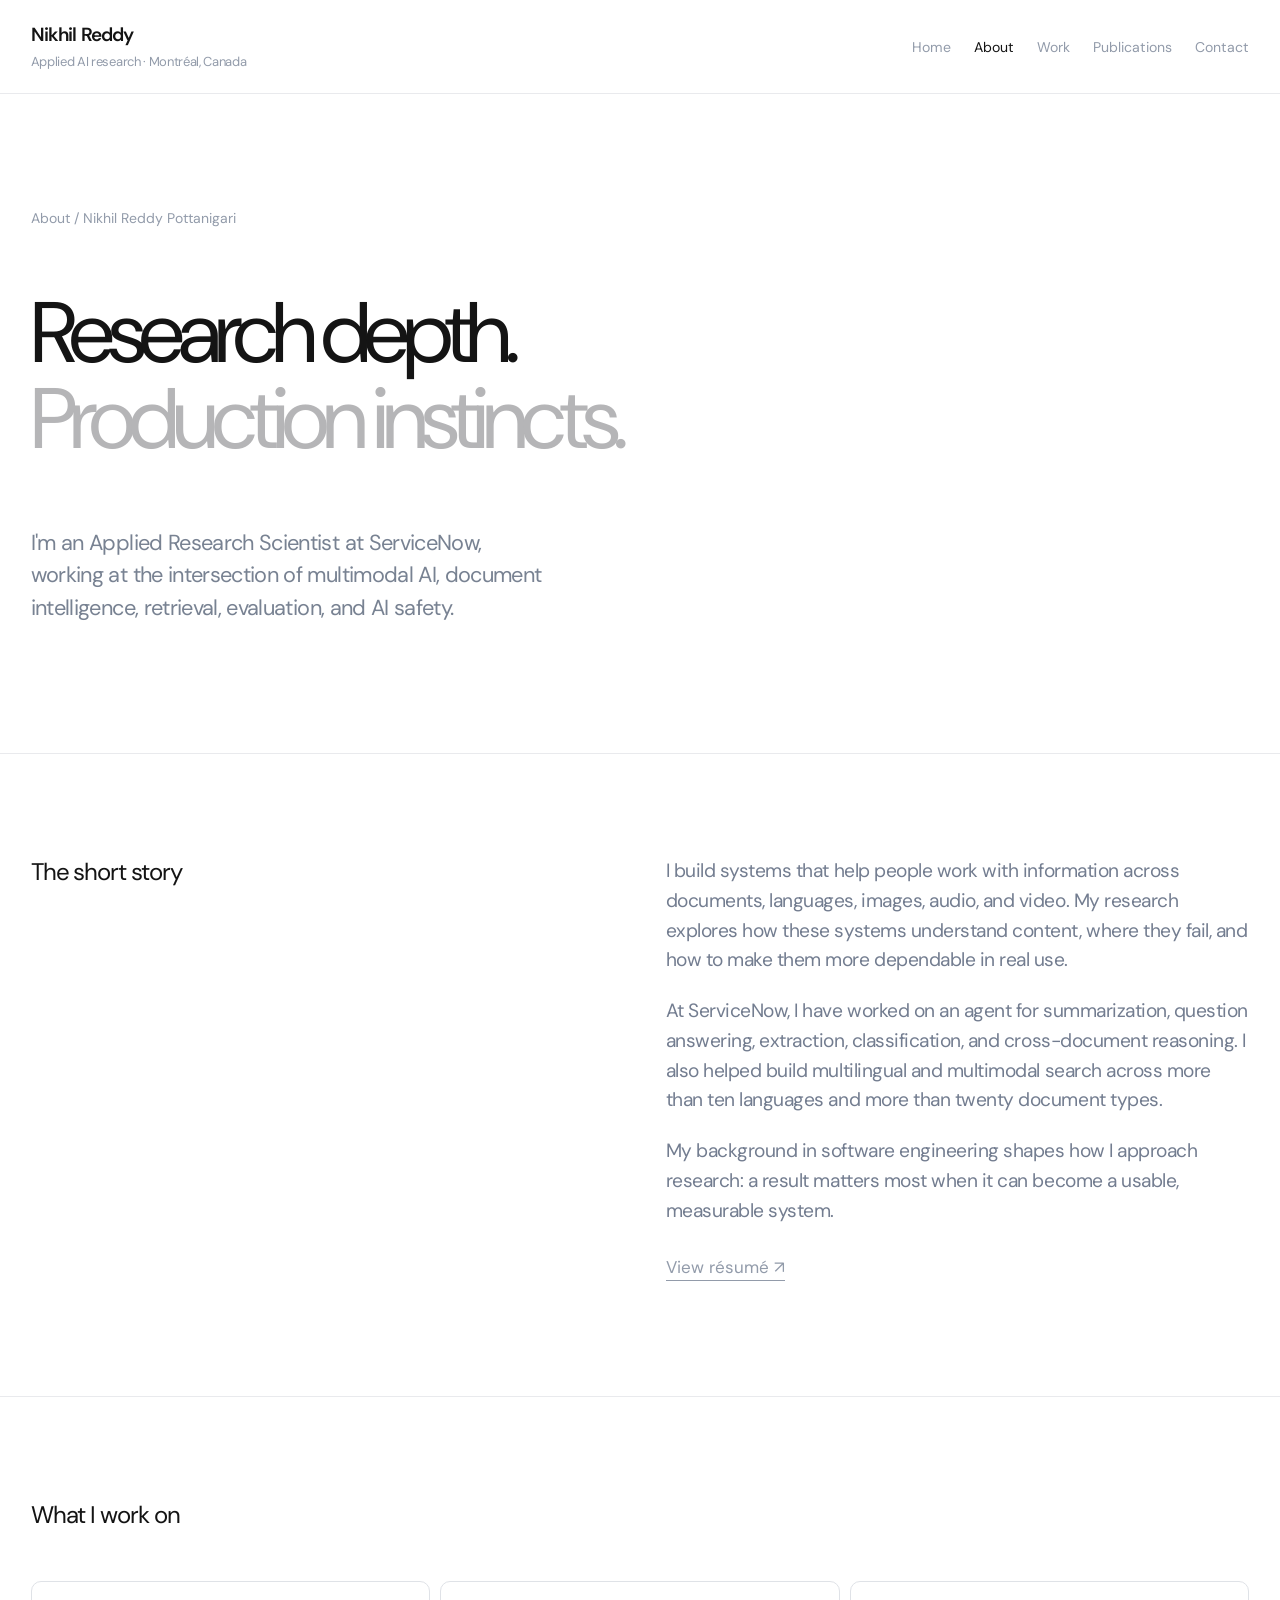
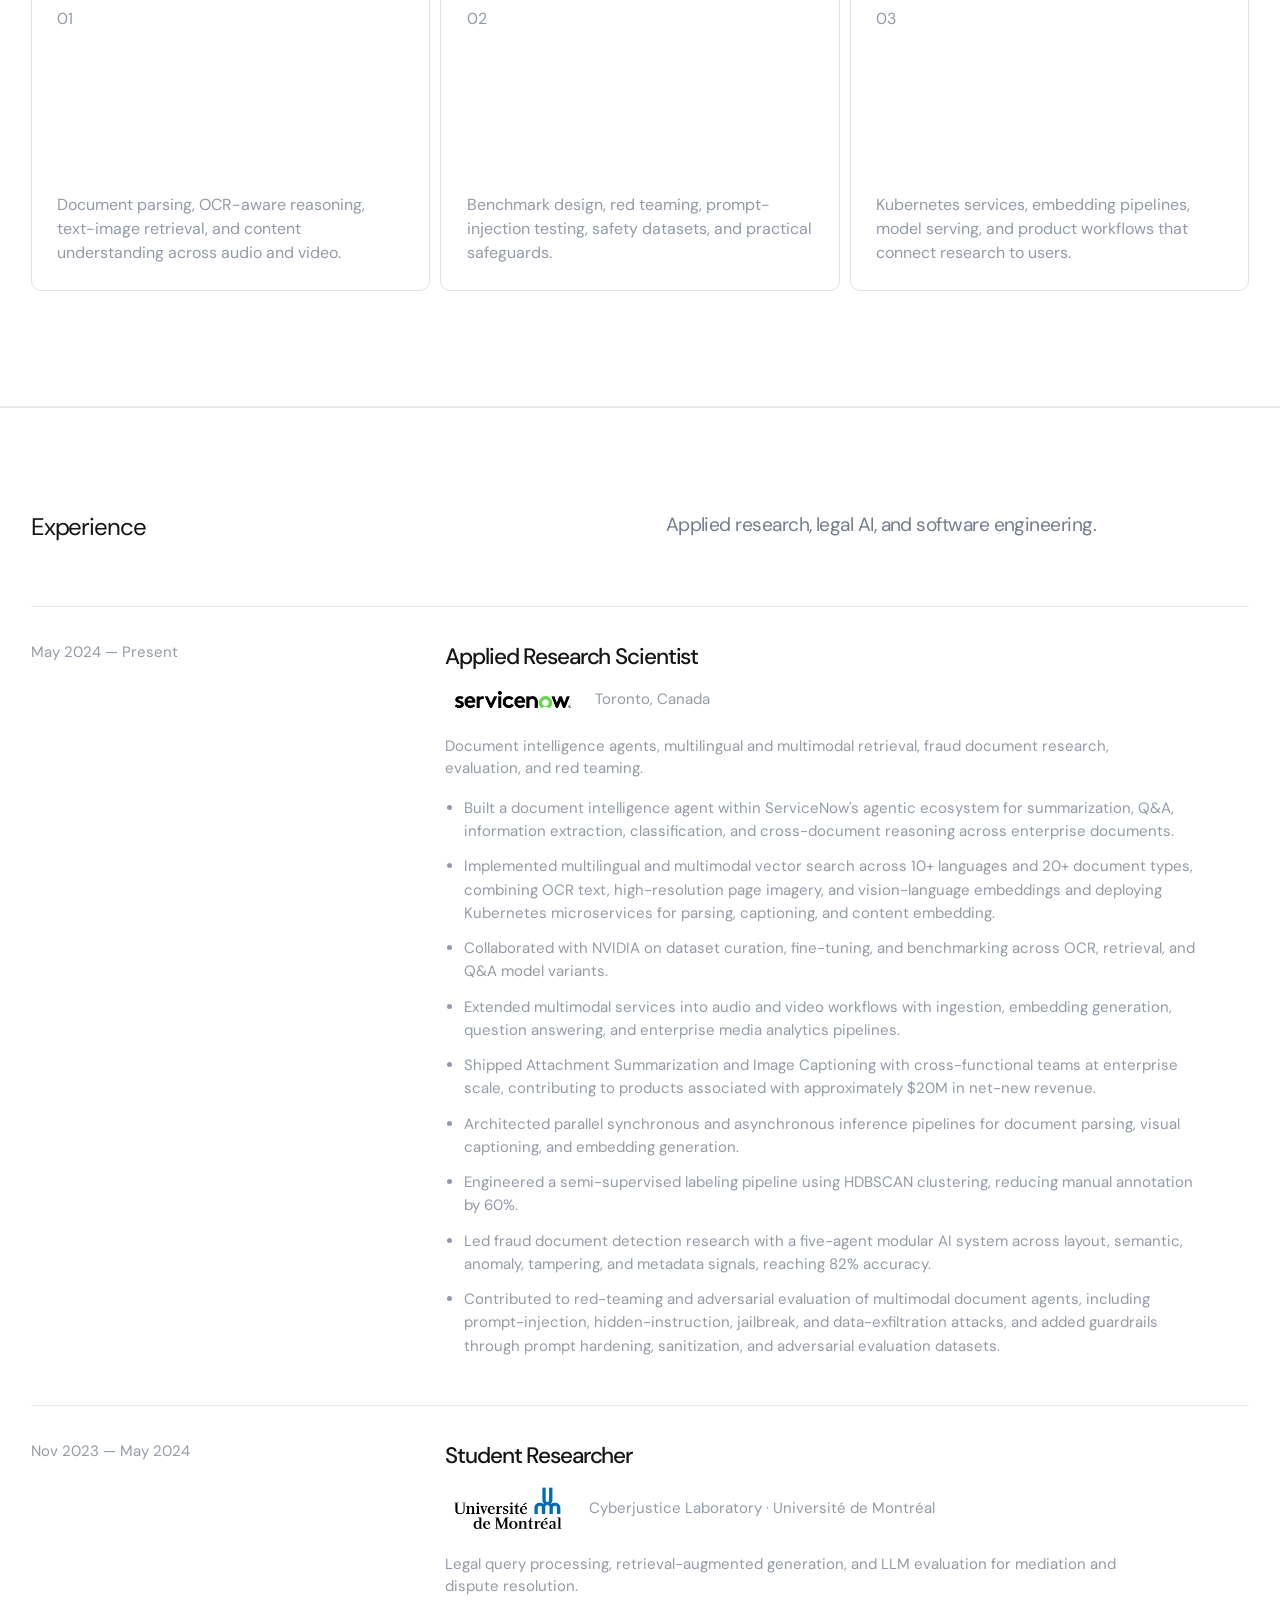
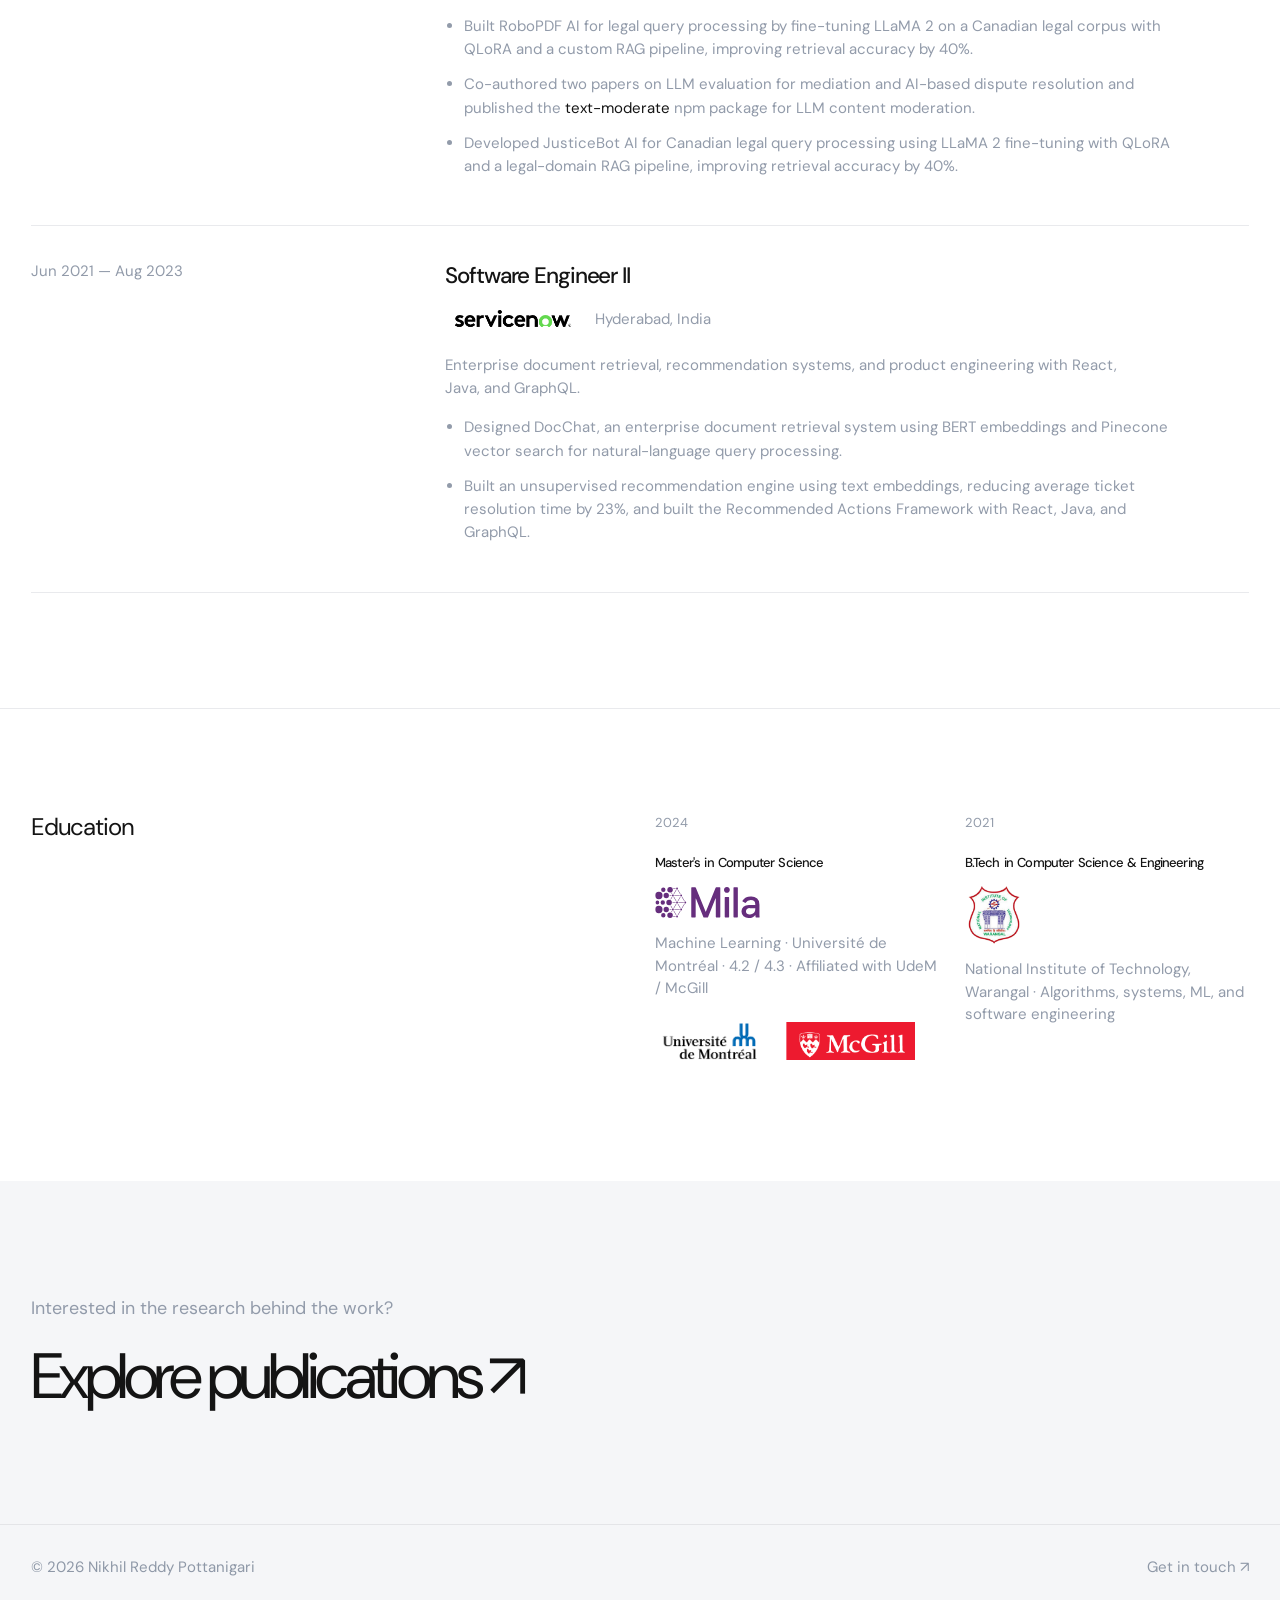
==== commit 31c299de: "Fix resume link and align portfolio with current CV" ====
--- a/about/index.html
+++ b/about/index.html
@@ -11,22 +11,22 @@
 <header class="site-header" id="top"><a class="brand" href="/">Nikhil Reddy<span>Applied AI research · Montréal, Canada</span></a><nav aria-label="Primary navigation"><a href="/">Home</a><a href="/about/" aria-current="page">About</a><a href="/work/">Work</a><a href="/publications/">Publications</a><a href="/#contact">Contact</a></nav></header>
 <main id="main">
   <section class="inner-hero page-pad"><p class="page-kicker">About / Nikhil Reddy Pottanigari</p><h1>Research depth.<br><span>Production instincts.</span></h1><p>I'm an Applied Research Scientist at ServiceNow, working at the intersection of multimodal AI, document intelligence, retrieval, evaluation, and AI safety.</p></section>
-  <section class="about-story page-pad"><h2 class="section-label">The short story</h2><div class="about-story-copy reveal"><p>I build systems that help people work with information across documents, languages, images, audio, and video. My research explores how these systems understand content, where they fail, and how to make them more dependable in real use.</p><p>At ServiceNow, I have worked on an agent for summarization, question answering, extraction, classification, and cross-document reasoning. I also helped build multilingual and multimodal search across more than ten languages and more than twenty document types.</p><p>My background in software engineering shapes how I approach research: a result matters most when it can become a usable, measurable system.</p><a class="underlined-link" href="/assets/COLM_Resume_2026.pdf" target="_blank" rel="noopener noreferrer">View résumé ↗</a></div></section>
+  <section class="about-story page-pad"><h2 class="section-label">The short story</h2><div class="about-story-copy reveal"><p>I build systems that help people work with information across documents, languages, images, audio, and video. My research explores how these systems understand content, where they fail, and how to make them more dependable in real use.</p><p>At ServiceNow, I have worked on an agent for summarization, question answering, extraction, classification, and cross-document reasoning. I also helped build multilingual and multimodal search across more than ten languages and more than twenty document types.</p><p>My background in software engineering shapes how I approach research: a result matters most when it can become a usable, measurable system.</p><a class="underlined-link" href="/public/COLM_Resume_2026.pdf" target="_blank" rel="noopener noreferrer">View résumé ↗</a></div></section>
   <section class="about-facts page-pad"><h2 class="section-label">What I work on</h2><div class="fact-grid"><article class="reveal"><span>01</span><h3>Multimodal understanding</h3><p>Document parsing, OCR-aware reasoning, text-image retrieval, and content understanding across audio and video.</p></article><article class="reveal"><span>02</span><h3>Reliable AI</h3><p>Benchmark design, red teaming, prompt-injection testing, safety datasets, and practical safeguards.</p></article><article class="reveal"><span>03</span><h3>Systems that ship</h3><p>Kubernetes services, embedding pipelines, model serving, and product workflows that connect research to users.</p></article></div></section>
-  <section class="experience-section page-pad" aria-labelledby="about-experience"><div class="split-heading reveal"><h2 class="section-label" id="about-experience">Experience</h2><p>Applied research, legal AI, and software engineering.</p></div><div class="experience-list"><article class="reveal"><span>May 2024 — Present</span><div><h3>Applied Research Scientist</h3><p class="org-line"><img class="org-logo servicenow-logo" src="/public/servicenow.png" alt="ServiceNow" loading="lazy"><span>Montréal, Canada</span></p><p>Document intelligence agents, multilingual and multimodal retrieval, fraud document research, evaluation, and red teaming.</p><ul class="detail-list">
+  <section class="experience-section page-pad" aria-labelledby="about-experience"><div class="split-heading reveal"><h2 class="section-label" id="about-experience">Experience</h2><p>Applied research, legal AI, and software engineering.</p></div><div class="experience-list"><article class="reveal"><span>May 2024 — Present</span><div><h3>Applied Research Scientist</h3><p class="org-line"><img class="org-logo servicenow-logo" src="/public/servicenow.png" alt="ServiceNow" loading="lazy"><span>Toronto, Canada</span></p><p>Document intelligence agents, multilingual and multimodal retrieval, fraud document research, evaluation, and red teaming.</p><ul class="detail-list">
                 <li>Built a document intelligence agent within ServiceNow's agentic ecosystem for summarization, Q&amp;A, information extraction, classification, and cross-document reasoning across enterprise documents.</li>
-                <li>Implemented multilingual and multimodal vector search across 10+ languages and 20+ document types, deploying Kubernetes microservices for parsing, captioning, and content embedding.</li>
+                <li>Implemented multilingual and multimodal vector search across 10+ languages and 20+ document types, combining OCR text, high-resolution page imagery, and vision-language embeddings and deploying Kubernetes microservices for parsing, captioning, and content embedding.</li>
                 <li>Collaborated with NVIDIA on dataset curation, fine-tuning, and benchmarking across OCR, retrieval, and Q&amp;A model variants.</li>
-                <li>Extended multimodal services into audio and video workflows with efficient embedding generation and content understanding pipelines.</li><li>Shipped Attachment Summarization and Image Captioning with cross-functional teams at enterprise scale, contributing to products associated with approximately $20M in net-new revenue.</li><li>Architected parallel synchronous and asynchronous inference pipelines for document parsing, visual captioning, and embedding generation.</li>
+                <li>Extended multimodal services into audio and video workflows with ingestion, embedding generation, question answering, and enterprise media analytics pipelines.</li><li>Shipped Attachment Summarization and Image Captioning with cross-functional teams at enterprise scale, contributing to products associated with approximately $20M in net-new revenue.</li><li>Architected parallel synchronous and asynchronous inference pipelines for document parsing, visual captioning, and embedding generation.</li>
                 <li>Engineered a semi-supervised labeling pipeline using HDBSCAN clustering, reducing manual annotation by 60%.</li>
-                <li>Led fraud document detection research with a five-agent modular AI system across layout, semantic, anomaly, tampering, and metadata signals, reaching 92% accuracy on synthetic fraud datasets.</li>
-                <li>Contributed to red-teaming and adversarial evaluation of multimodal document agents, including prompt-injection and hidden-instruction attacks, and added guardrails through prompt hardening and sanitization.</li>
+                <li>Led fraud document detection research with a five-agent modular AI system across layout, semantic, anomaly, tampering, and metadata signals, reaching 82% accuracy.</li>
+                <li>Contributed to red-teaming and adversarial evaluation of multimodal document agents, including prompt-injection, hidden-instruction, jailbreak, and data-exfiltration attacks, and added guardrails through prompt hardening, sanitization, and adversarial evaluation datasets.</li>
               </ul></div></article><article class="reveal"><span>Nov 2023 — May 2024</span><div><h3>Student Researcher</h3><p class="org-line"><img class="org-logo udem-logo" src="/public/udem.png" alt="Université de Montréal" loading="lazy"><span>Cyberjustice Laboratory · Université de Montréal</span></p><p>Legal query processing, retrieval-augmented generation, and LLM evaluation for mediation and dispute resolution.</p><ul class="detail-list">
                 <li>Built RoboPDF AI for legal query processing by fine-tuning LLaMA 2 on a Canadian legal corpus with QLoRA and a custom RAG pipeline, improving retrieval accuracy by 40%.</li>
-                <li>Co-authored research on LLM evaluation for mediation and AI-based dispute resolution and published the <code>text-moderate</code> npm package for LLM content moderation.</li><li>Developed JusticeBot AI for Canadian legal query processing using LLaMA 2 fine-tuning with QLoRA and a legal-domain RAG pipeline.</li>
+                <li>Co-authored two papers on LLM evaluation for mediation and AI-based dispute resolution and published the <code>text-moderate</code> npm package for LLM content moderation.</li><li>Developed JusticeBot AI for Canadian legal query processing using LLaMA 2 fine-tuning with QLoRA and a legal-domain RAG pipeline, improving retrieval accuracy by 40%.</li>
               </ul></div></article><article class="reveal"><span>Jun 2021 — Aug 2023</span><div><h3>Software Engineer II</h3><p class="org-line"><img class="org-logo servicenow-logo" src="/public/servicenow.png" alt="ServiceNow" loading="lazy"><span>Hyderabad, India</span></p><p>Enterprise document retrieval, recommendation systems, and product engineering with React, Java, and GraphQL.</p><ul class="detail-list">
                 <li>Designed DocChat, an enterprise document retrieval system using BERT embeddings and Pinecone vector search for natural-language query processing.</li>
-                <li>Built an unsupervised recommendation engine using text embeddings, reducing average ticket resolution time by 23%, and shipped supporting product features with React, Java, and GraphQL.</li>
+                <li>Built an unsupervised recommendation engine using text embeddings, reducing average ticket resolution time by 23%, and built the Recommended Actions Framework with React, Java, and GraphQL.</li>
               </ul></div></article></div></section>
   <section class="education-section page-pad"><h2 class="section-label">Education</h2><div class="education-grid reveal"><div><span>2024</span><h3>Master's in Computer Science</h3><p class="org-line"><img class="org-logo mila-logo" src="/public/logo.svg" alt="MILA AI Institute" loading="lazy"><span>Machine Learning · Université de Montréal · 4.2 / 4.3 · Affiliated with UdeM / McGill</span></p><div class="affiliation-logos" aria-label="University affiliations"><img src="/public/udem.png" alt="Université de Montréal" loading="lazy"><img src="/public/mcgill.png" alt="McGill University" loading="lazy"></div></div><div><span>2021</span><h3>B.Tech in Computer Science &amp; Engineering</h3><p class="org-line"><img class="org-logo nit-logo" src="/public/nit-warangal.png" alt="NIT Warangal" loading="lazy"><span>National Institute of Technology, Warangal · Algorithms, systems, ML, and software engineering</span></p></div></div></section>
   <section class="inner-cta page-pad"><p>Interested in the research behind the work?</p><a href="/publications/">Explore publications <span aria-hidden="true">↗</span></a></section>
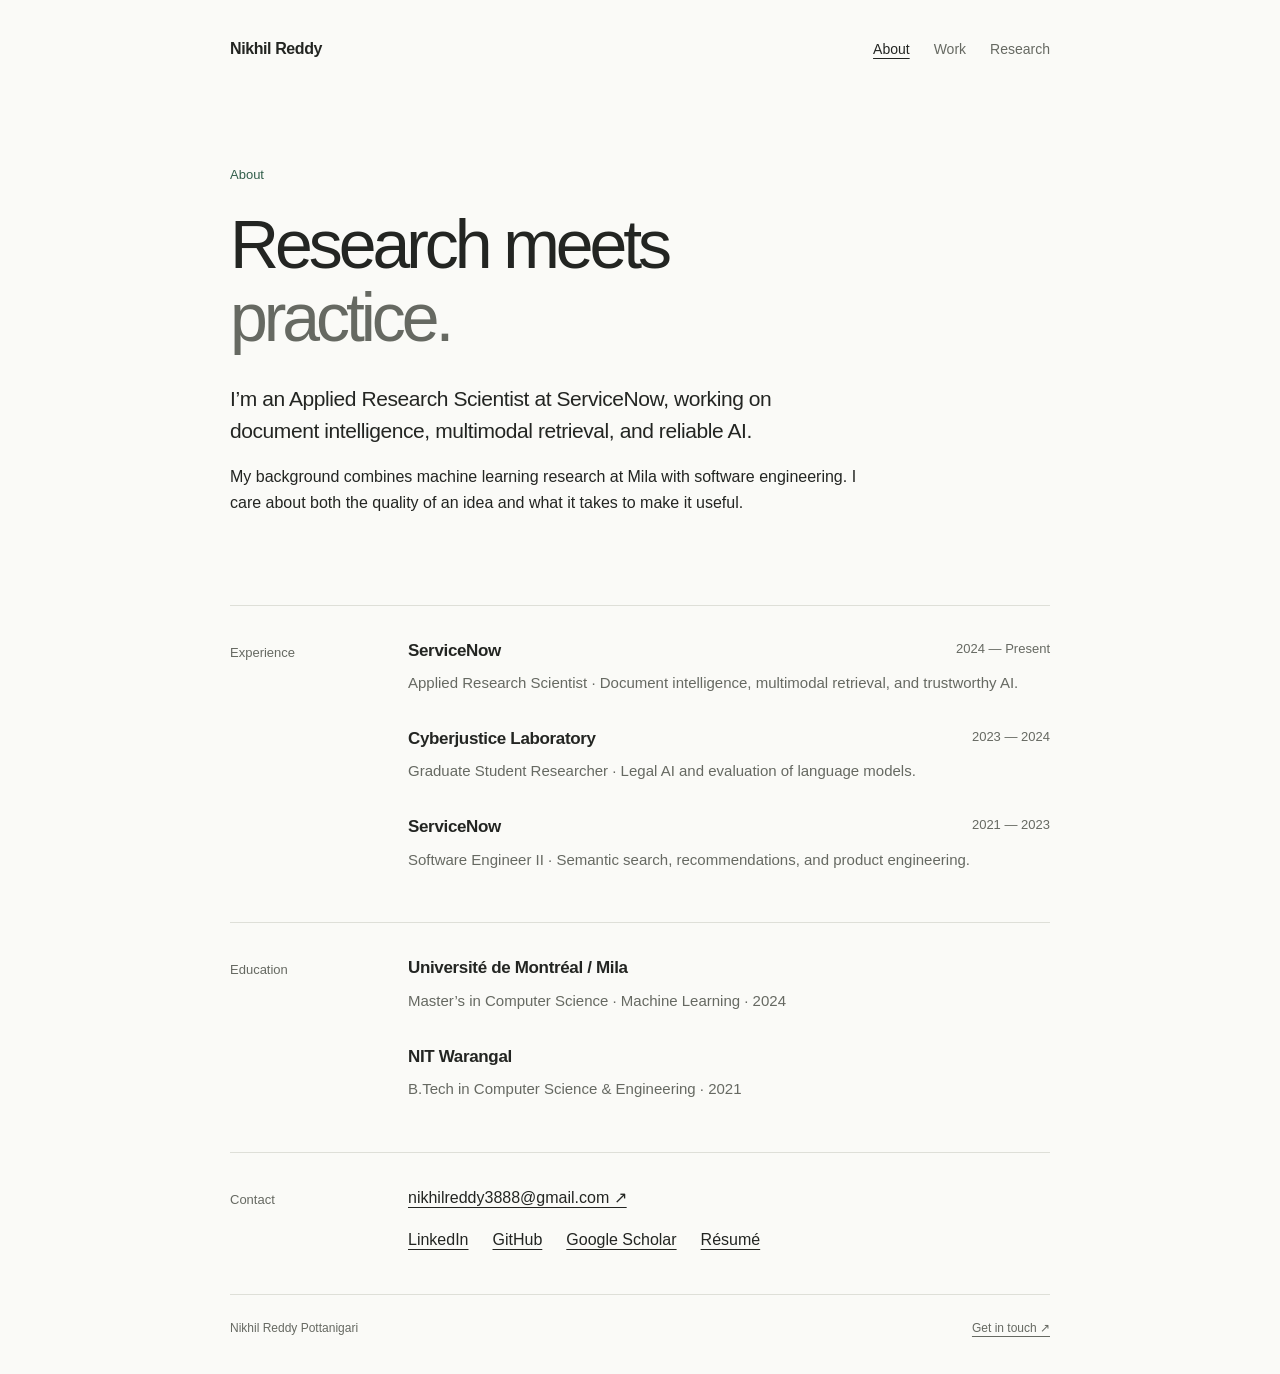
==== commit 8ba381ae: "Simplify portfolio with minimal content and shared static styles" ====
--- a/about/index.html
+++ b/about/index.html
@@ -1,37 +1,23 @@
 <!doctype html>
 <html lang="en">
 <head>
-  <meta charset="utf-8"><meta name="viewport" content="width=device-width, initial-scale=1">
+  <meta charset="utf-8">
+  <meta name="viewport" content="width=device-width, initial-scale=1">
   <title>About — Nikhil Reddy Pottanigari</title>
-  <meta name="description" content="About Nikhil Reddy Pottanigari, an Applied Research Scientist at ServiceNow working across multimodal AI and enterprise document intelligence.">
-  <link rel="canonical" href="https://nikhilreddy3888.github.io/about/"><link rel="icon" type="image/svg+xml" href="/favicon-n.svg"><link rel="preconnect" href="https://fonts.googleapis.com"><link rel="preconnect" href="https://fonts.gstatic.com" crossorigin><link href="https://fonts.googleapis.com/css2?family=DM+Sans:wght@400;500;600;700&amp;display=swap" rel="stylesheet"><link rel="stylesheet" href="/styles/home.css">
+  <meta name="description" content="Research and engineering background of Nikhil Reddy Pottanigari.">
+  <meta property="og:title" content="About — Nikhil Reddy Pottanigari">
+  <meta property="og:description" content="Research and engineering background of Nikhil Reddy Pottanigari.">
+  <meta property="og:type" content="website">
+  <link rel="canonical" href="https://nikhilreddy3888.github.io/about/">
+  <link rel="icon" type="image/svg+xml" href="/favicon-n.svg">
+  <link rel="stylesheet" href="/styles/main.css">
 </head>
 <body>
-<a class="skip-link" href="#main">Skip to content</a>
-<header class="site-header" id="top"><a class="brand" href="/">Nikhil Reddy<span>Applied AI research · Montréal, Canada</span></a><nav aria-label="Primary navigation"><a href="/">Home</a><a href="/about/" aria-current="page">About</a><a href="/work/">Work</a><a href="/publications/">Publications</a><a href="/#contact">Contact</a></nav></header>
-<main id="main">
-  <section class="inner-hero page-pad"><p class="page-kicker">About / Nikhil Reddy Pottanigari</p><h1>Research depth.<br><span>Production instincts.</span></h1><p>I'm an Applied Research Scientist at ServiceNow, working at the intersection of multimodal AI, document intelligence, retrieval, evaluation, and AI safety.</p></section>
-  <section class="about-story page-pad"><h2 class="section-label">The short story</h2><div class="about-story-copy reveal"><p>I build systems that help people work with information across documents, languages, images, audio, and video. My research explores how these systems understand content, where they fail, and how to make them more dependable in real use.</p><p>At ServiceNow, I have worked on an agent for summarization, question answering, extraction, classification, and cross-document reasoning. I also helped build multilingual and multimodal search across more than ten languages and more than twenty document types.</p><p>My background in software engineering shapes how I approach research: a result matters most when it can become a usable, measurable system.</p><a class="underlined-link" href="/public/COLM_Resume_2026.pdf" target="_blank" rel="noopener noreferrer">View résumé ↗</a></div></section>
-  <section class="about-facts page-pad"><h2 class="section-label">What I work on</h2><div class="fact-grid"><article class="reveal"><span>01</span><h3>Multimodal understanding</h3><p>Document parsing, OCR-aware reasoning, text-image retrieval, and content understanding across audio and video.</p></article><article class="reveal"><span>02</span><h3>Reliable AI</h3><p>Benchmark design, red teaming, prompt-injection testing, safety datasets, and practical safeguards.</p></article><article class="reveal"><span>03</span><h3>Systems that ship</h3><p>Kubernetes services, embedding pipelines, model serving, and product workflows that connect research to users.</p></article></div></section>
-  <section class="experience-section page-pad" aria-labelledby="about-experience"><div class="split-heading reveal"><h2 class="section-label" id="about-experience">Experience</h2><p>Applied research, legal AI, and software engineering.</p></div><div class="experience-list"><article class="reveal"><span>May 2024 — Present</span><div><h3>Applied Research Scientist</h3><p class="org-line"><img class="org-logo servicenow-logo" src="/public/servicenow.png" alt="ServiceNow" loading="lazy"><span>Toronto, Canada</span></p><p>Document intelligence agents, multilingual and multimodal retrieval, fraud document research, evaluation, and red teaming.</p><ul class="detail-list">
-                <li>Built a document intelligence agent within ServiceNow's agentic ecosystem for summarization, Q&amp;A, information extraction, classification, and cross-document reasoning across enterprise documents.</li>
-                <li>Implemented multilingual and multimodal vector search across 10+ languages and 20+ document types, combining OCR text, high-resolution page imagery, and vision-language embeddings and deploying Kubernetes microservices for parsing, captioning, and content embedding.</li>
-                <li>Collaborated with NVIDIA on dataset curation, fine-tuning, and benchmarking across OCR, retrieval, and Q&amp;A model variants.</li>
-                <li>Extended multimodal services into audio and video workflows with ingestion, embedding generation, question answering, and enterprise media analytics pipelines.</li><li>Shipped Attachment Summarization and Image Captioning with cross-functional teams at enterprise scale, contributing to products associated with approximately $20M in net-new revenue.</li><li>Architected parallel synchronous and asynchronous inference pipelines for document parsing, visual captioning, and embedding generation.</li>
-                <li>Engineered a semi-supervised labeling pipeline using HDBSCAN clustering, reducing manual annotation by 60%.</li>
-                <li>Led fraud document detection research with a five-agent modular AI system across layout, semantic, anomaly, tampering, and metadata signals, reaching 82% accuracy.</li>
-                <li>Contributed to red-teaming and adversarial evaluation of multimodal document agents, including prompt-injection, hidden-instruction, jailbreak, and data-exfiltration attacks, and added guardrails through prompt hardening, sanitization, and adversarial evaluation datasets.</li>
-              </ul></div></article><article class="reveal"><span>Nov 2023 — May 2024</span><div><h3>Student Researcher</h3><p class="org-line"><img class="org-logo udem-logo" src="/public/udem.png" alt="Université de Montréal" loading="lazy"><span>Cyberjustice Laboratory · Université de Montréal</span></p><p>Legal query processing, retrieval-augmented generation, and LLM evaluation for mediation and dispute resolution.</p><ul class="detail-list">
-                <li>Built RoboPDF AI for legal query processing by fine-tuning LLaMA 2 on a Canadian legal corpus with QLoRA and a custom RAG pipeline, improving retrieval accuracy by 40%.</li>
-                <li>Co-authored two papers on LLM evaluation for mediation and AI-based dispute resolution and published the <code>text-moderate</code> npm package for LLM content moderation.</li><li>Developed JusticeBot AI for Canadian legal query processing using LLaMA 2 fine-tuning with QLoRA and a legal-domain RAG pipeline, improving retrieval accuracy by 40%.</li>
-              </ul></div></article><article class="reveal"><span>Jun 2021 — Aug 2023</span><div><h3>Software Engineer II</h3><p class="org-line"><img class="org-logo servicenow-logo" src="/public/servicenow.png" alt="ServiceNow" loading="lazy"><span>Hyderabad, India</span></p><p>Enterprise document retrieval, recommendation systems, and product engineering with React, Java, and GraphQL.</p><ul class="detail-list">
-                <li>Designed DocChat, an enterprise document retrieval system using BERT embeddings and Pinecone vector search for natural-language query processing.</li>
-                <li>Built an unsupervised recommendation engine using text embeddings, reducing average ticket resolution time by 23%, and built the Recommended Actions Framework with React, Java, and GraphQL.</li>
-              </ul></div></article></div></section>
-  <section class="education-section page-pad"><h2 class="section-label">Education</h2><div class="education-grid reveal"><div><span>2024</span><h3>Master's in Computer Science</h3><p class="org-line"><img class="org-logo mila-logo" src="/public/logo.svg" alt="MILA AI Institute" loading="lazy"><span>Machine Learning · Université de Montréal · 4.2 / 4.3 · Affiliated with UdeM / McGill</span></p><div class="affiliation-logos" aria-label="University affiliations"><img src="/public/udem.png" alt="Université de Montréal" loading="lazy"><img src="/public/mcgill.png" alt="McGill University" loading="lazy"></div></div><div><span>2021</span><h3>B.Tech in Computer Science &amp; Engineering</h3><p class="org-line"><img class="org-logo nit-logo" src="/public/nit-warangal.png" alt="NIT Warangal" loading="lazy"><span>National Institute of Technology, Warangal · Algorithms, systems, ML, and software engineering</span></p></div></div></section>
-  <section class="inner-cta page-pad"><p>Interested in the research behind the work?</p><a href="/publications/">Explore publications <span aria-hidden="true">↗</span></a></section>
-</main>
-<footer class="site-footer page-pad"><span>© <span id="year">2026</span> Nikhil Reddy Pottanigari</span><a href="mailto:nikhilreddy3888@gmail.com">Get in touch ↗</a></footer>
-<script src="/scripts/home.js"></script>
+  <a class="skip-link" href="#main">Skip to content</a>
+  <header class="site-header"><a class="brand" href="/">Nikhil Reddy</a><nav aria-label="Primary navigation"><a href="/about/" aria-current="page">About</a><a href="/work/">Work</a><a href="/publications/">Research</a></nav></header>
+  <main id="main"><div class="intro"><p class="eyebrow">About</p><h1>Research meets<br><span>practice.</span></h1><p class="summary">I’m an Applied Research Scientist at ServiceNow, working on document intelligence, multimodal retrieval, and reliable AI.</p><p>My background combines machine learning research at Mila with software engineering. I care about both the quality of an idea and what it takes to make it useful.</p></div><section><h2>Experience</h2><div><article><div class="row-heading"><h3>ServiceNow</h3><span>2024 — Present</span></div><p>Applied Research Scientist · Document intelligence, multimodal retrieval, and trustworthy AI.</p></article>
+<article><div class="row-heading"><h3>Cyberjustice Laboratory</h3><span>2023 — 2024</span></div><p>Graduate Student Researcher · Legal AI and evaluation of language models.</p></article>
+<article><div class="row-heading"><h3>ServiceNow</h3><span>2021 — 2023</span></div><p>Software Engineer II · Semantic search, recommendations, and product engineering.</p></article></div></section><section><h2>Education</h2><div><article><h3>Université de Montréal / Mila</h3><p>Master’s in Computer Science · Machine Learning · 2024</p></article><article><h3>NIT Warangal</h3><p>B.Tech in Computer Science &amp; Engineering · 2021</p></article></div></section><section><h2>Contact</h2><div><p><a href="mailto:nikhilreddy3888@gmail.com">nikhilreddy3888@gmail.com ↗</a></p><div class="links"><a href="https://www.linkedin.com/in/pottanigari-nikhil-reddy/">LinkedIn</a><a href="https://github.com/nikhilreddy3888">GitHub</a><a href="https://scholar.google.com/citations?user=vLbQuAUAAAAJ&amp;hl=en">Google Scholar</a><a href="/public/COLM_Resume_2026.pdf">Résumé</a></div></div></section></main>
+  <footer><span>Nikhil Reddy Pottanigari</span><a href="mailto:nikhilreddy3888@gmail.com">Get in touch ↗</a></footer>
 </body>
 </html>
--- a/styles/main.css
+++ b/styles/main.css
@@ -0,0 +1,62 @@
+:root { color-scheme: light; --ink: #232522; --muted: #666962; --line: #dedfd8; --accent: #315e4a; }
+* { box-sizing: border-box; }
+html { scroll-padding-top: 24px; }
+body { margin: 0; background: #fafaf7; color: var(--ink); font-family: -apple-system, BlinkMacSystemFont, "Segoe UI", sans-serif; font-size: 16px; line-height: 1.65; -webkit-font-smoothing: antialiased; }
+a { color: inherit; text-decoration-thickness: 1px; text-underline-offset: 4px; transition: color 150ms ease; }
+a:hover { color: var(--accent); }
+a:focus-visible { outline: 2px solid var(--accent); outline-offset: 5px; border-radius: 2px; }
+.site-header, main, footer, .site-footer { width: min(820px, calc(100% - 64px)); margin-inline: auto; }
+.site-header { display: flex; align-items: center; justify-content: space-between; gap: 24px; padding-block: 36px; }
+.brand { font-weight: 600; text-decoration: none; letter-spacing: -.025em; }
+nav, .links { display: flex; flex-wrap: wrap; gap: 12px 24px; }
+nav { font-size: 14px; }
+nav a { text-decoration: none; color: var(--muted); }
+nav a[aria-current] { color: var(--ink); text-decoration: underline; }
+.intro { padding-block: 66px 72px; max-width: 650px; }
+.eyebrow { font-size: 13px; color: var(--accent); margin: 0 0 22px; }
+h1 { font-size: clamp(42px, 6.4vw, 68px); line-height: 1.08; letter-spacing: -.06em; font-weight: 500; margin: 0 0 28px; }
+h1 span { color: var(--muted); }
+p { margin: 0 0 16px; }
+.summary { font-size: 21px; line-height: 1.55; max-width: 550px; letter-spacing: -.02em; }
+.muted, .row-heading span { color: var(--muted); }
+.intro .links { margin-top: 26px; font-size: 14px; }
+section { display: grid; grid-template-columns: 150px minmax(0, 1fr); gap: 28px; border-top: 1px solid var(--line); padding-block: 32px 40px; }
+h2 { font-size: 13px; font-weight: 500; margin: 4px 0 0; color: var(--muted); }
+h3 { font-size: 17px; line-height: 1.5; font-weight: 600; letter-spacing: -.02em; margin: 0 0 8px; }
+h3 a { text-decoration: none; }
+h3 a:hover { text-decoration: underline; }
+article + article { margin-top: 30px; }
+article p { color: var(--muted); font-size: 15px; margin-bottom: 10px; }
+article .links { font-size: 13px; gap: 18px; }
+.row-heading { display: flex; justify-content: space-between; gap: 20px; }
+.row-heading span, .archive-list span { font-size: 13px; }
+.more { margin: 28px 0 0; font-size: 14px; }
+footer, .site-footer { border-top: 1px solid var(--line); padding-block: 24px 36px; display: flex; justify-content: space-between; gap: 24px; color: var(--muted); font-size: 12px; }
+.skip-link { position: absolute; left: 16px; top: -100px; padding: 10px 16px; background: var(--ink); color: white; }
+.skip-link:focus { top: 16px; }
+/* Paper pages share the same typography and retain citation metadata. */
+.paper-page .site-header { padding-block: 36px; }
+.paper-page .nav { width: 100%; display: flex; justify-content: space-between; }
+.paper-content { padding-block: 58px 64px; }
+.paper-heading h1 { font-size: clamp(34px, 5vw, 50px); line-height: 1.16; }
+.paper-authors { margin-top: 24px; color: var(--ink); }
+.paper-meta, .paper-note, .paper-license { color: var(--muted); }
+.publication-links { display: flex; gap: 12px 24px; flex-wrap: wrap; margin-top: 24px; font-size: 14px; }
+.paper-abstract { display: block; margin-top: 40px; }
+.paper-abstract h2 { font-size: 18px; color: var(--ink); margin-bottom: 18px; }
+.paper-abstract p { font-size: 17px; color: var(--ink); }
+.paper-license { font-size: 13px; }
+@media (max-width: 600px) {
+  .site-header, main, footer, .site-footer { width: calc(100% - 40px); }
+  .site-header { padding-block: 24px; gap: 16px; align-items: flex-start; }
+  nav { gap: 14px; font-size: 13px; }
+  .brand { font-size: 14px; white-space: nowrap; }
+  .intro { padding-block: 44px 48px; }
+  .summary { font-size: 19px; }
+  section { grid-template-columns: 1fr; gap: 20px; padding-block: 26px 32px; }
+  .row-heading { flex-direction: column; gap: 0; margin-bottom: 8px; }
+  .row-heading h3 { margin-bottom: 2px; }
+  footer, .site-footer { flex-wrap: wrap; gap: 8px 20px; }
+  .paper-content { padding-block: 36px; }
+}
+@media (prefers-reduced-motion: reduce) { a { transition: none; } }
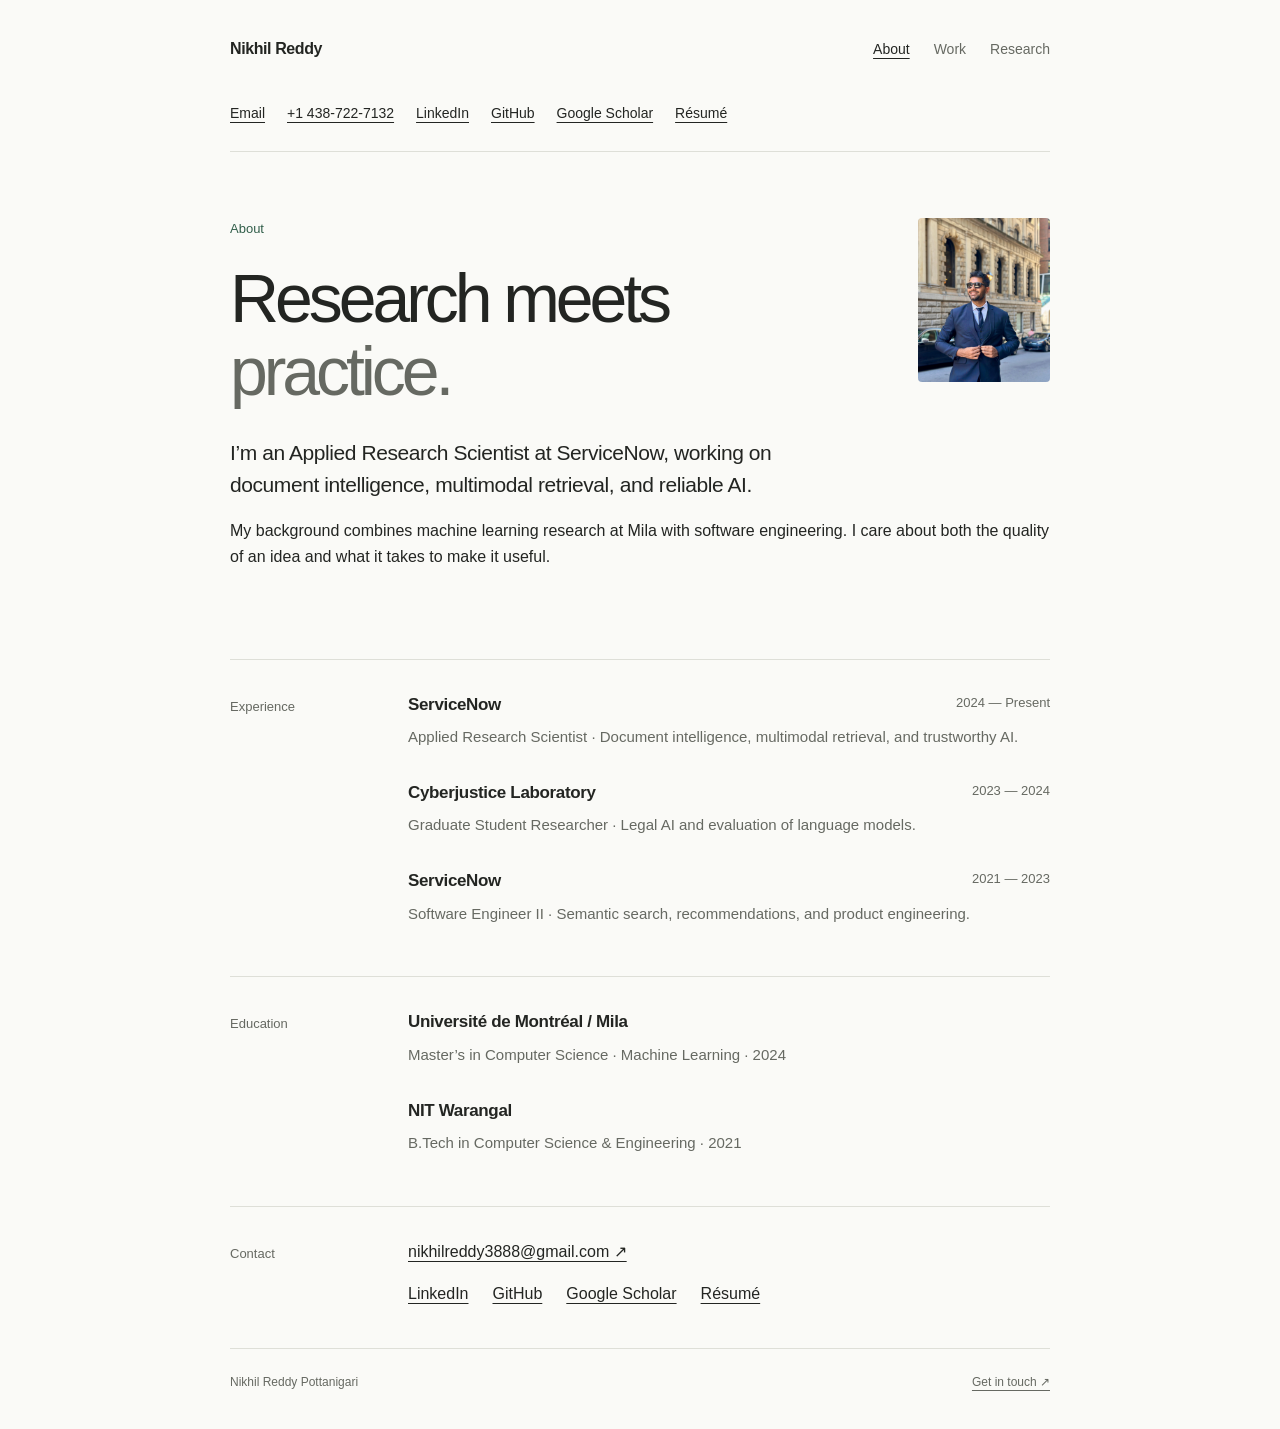
==== commit dab5d08b: "Restore portrait and prominent contact links across portfolio" ====
--- a/about/index.html
+++ b/about/index.html
@@ -15,7 +15,15 @@
 <body>
   <a class="skip-link" href="#main">Skip to content</a>
   <header class="site-header"><a class="brand" href="/">Nikhil Reddy</a><nav aria-label="Primary navigation"><a href="/about/" aria-current="page">About</a><a href="/work/">Work</a><a href="/publications/">Research</a></nav></header>
-  <main id="main"><div class="intro"><p class="eyebrow">About</p><h1>Research meets<br><span>practice.</span></h1><p class="summary">I’m an Applied Research Scientist at ServiceNow, working on document intelligence, multimodal retrieval, and reliable AI.</p><p>My background combines machine learning research at Mila with software engineering. I care about both the quality of an idea and what it takes to make it useful.</p></div><section><h2>Experience</h2><div><article><div class="row-heading"><h3>ServiceNow</h3><span>2024 — Present</span></div><p>Applied Research Scientist · Document intelligence, multimodal retrieval, and trustworthy AI.</p></article>
+  <nav class="profile-links" aria-label="Contact and profiles">
+    <a href="mailto:nikhilreddy3888@gmail.com">Email</a>
+    <a href="tel:+14387227132">+1 438-722-7132</a>
+    <a href="https://www.linkedin.com/in/pottanigari-nikhil-reddy/">LinkedIn</a>
+    <a href="https://github.com/nikhilreddy3888">GitHub</a>
+    <a href="https://scholar.google.com/citations?user=vLbQuAUAAAAJ&amp;hl=en">Google Scholar</a>
+    <a href="/public/COLM_Resume_2026.pdf">Résumé</a>
+  </nav>
+  <main id="main"><div class="intro intro-with-photo"><img class="profile-photo" src="/public/WhatsApp%20Image%202026-10-01%20at%2023.16.22.jpeg" alt="Nikhil Reddy Pottanigari" width="132" height="164" fetchpriority="high"><p class="eyebrow">About</p><h1>Research meets<br><span>practice.</span></h1><p class="summary">I’m an Applied Research Scientist at ServiceNow, working on document intelligence, multimodal retrieval, and reliable AI.</p><p>My background combines machine learning research at Mila with software engineering. I care about both the quality of an idea and what it takes to make it useful.</p></div><section><h2>Experience</h2><div><article><div class="row-heading"><h3>ServiceNow</h3><span>2024 — Present</span></div><p>Applied Research Scientist · Document intelligence, multimodal retrieval, and trustworthy AI.</p></article>
 <article><div class="row-heading"><h3>Cyberjustice Laboratory</h3><span>2023 — 2024</span></div><p>Graduate Student Researcher · Legal AI and evaluation of language models.</p></article>
 <article><div class="row-heading"><h3>ServiceNow</h3><span>2021 — 2023</span></div><p>Software Engineer II · Semantic search, recommendations, and product engineering.</p></article></div></section><section><h2>Education</h2><div><article><h3>Université de Montréal / Mila</h3><p>Master’s in Computer Science · Machine Learning · 2024</p></article><article><h3>NIT Warangal</h3><p>B.Tech in Computer Science &amp; Engineering · 2021</p></article></div></section><section><h2>Contact</h2><div><p><a href="mailto:nikhilreddy3888@gmail.com">nikhilreddy3888@gmail.com ↗</a></p><div class="links"><a href="https://www.linkedin.com/in/pottanigari-nikhil-reddy/">LinkedIn</a><a href="https://github.com/nikhilreddy3888">GitHub</a><a href="https://scholar.google.com/citations?user=vLbQuAUAAAAJ&amp;hl=en">Google Scholar</a><a href="/public/COLM_Resume_2026.pdf">Résumé</a></div></div></section></main>
   <footer><span>Nikhil Reddy Pottanigari</span><a href="mailto:nikhilreddy3888@gmail.com">Get in touch ↗</a></footer>
--- a/styles/main.css
+++ b/styles/main.css
@@ -60,3 +60,13 @@
   .paper-content { padding-block: 36px; }
 }
 @media (prefers-reduced-motion: reduce) { a { transition: none; } }
+
+/* Contact links stay in the opening area on every page. */
+.profile-links { width: min(820px, calc(100% - 64px)); margin-inline: auto; padding-bottom: 22px; border-bottom: 1px solid var(--line); gap: 8px 22px; }
+.profile-links a { color: var(--ink); text-decoration: underline; padding-block: 4px; }
+.intro-with-photo { max-width: none; display: flow-root; }
+.profile-photo { float: right; width: 132px; height: 164px; object-fit: cover; object-position: center 30%; margin: 0 0 24px 32px; border-radius: 4px; }
+@media (max-width: 600px) {
+  .profile-links { width: calc(100% - 40px); gap: 6px 18px; padding-bottom: 18px; }
+  .profile-photo { float: none; display: block; width: 96px; height: 120px; margin: 0 0 24px; }
+}
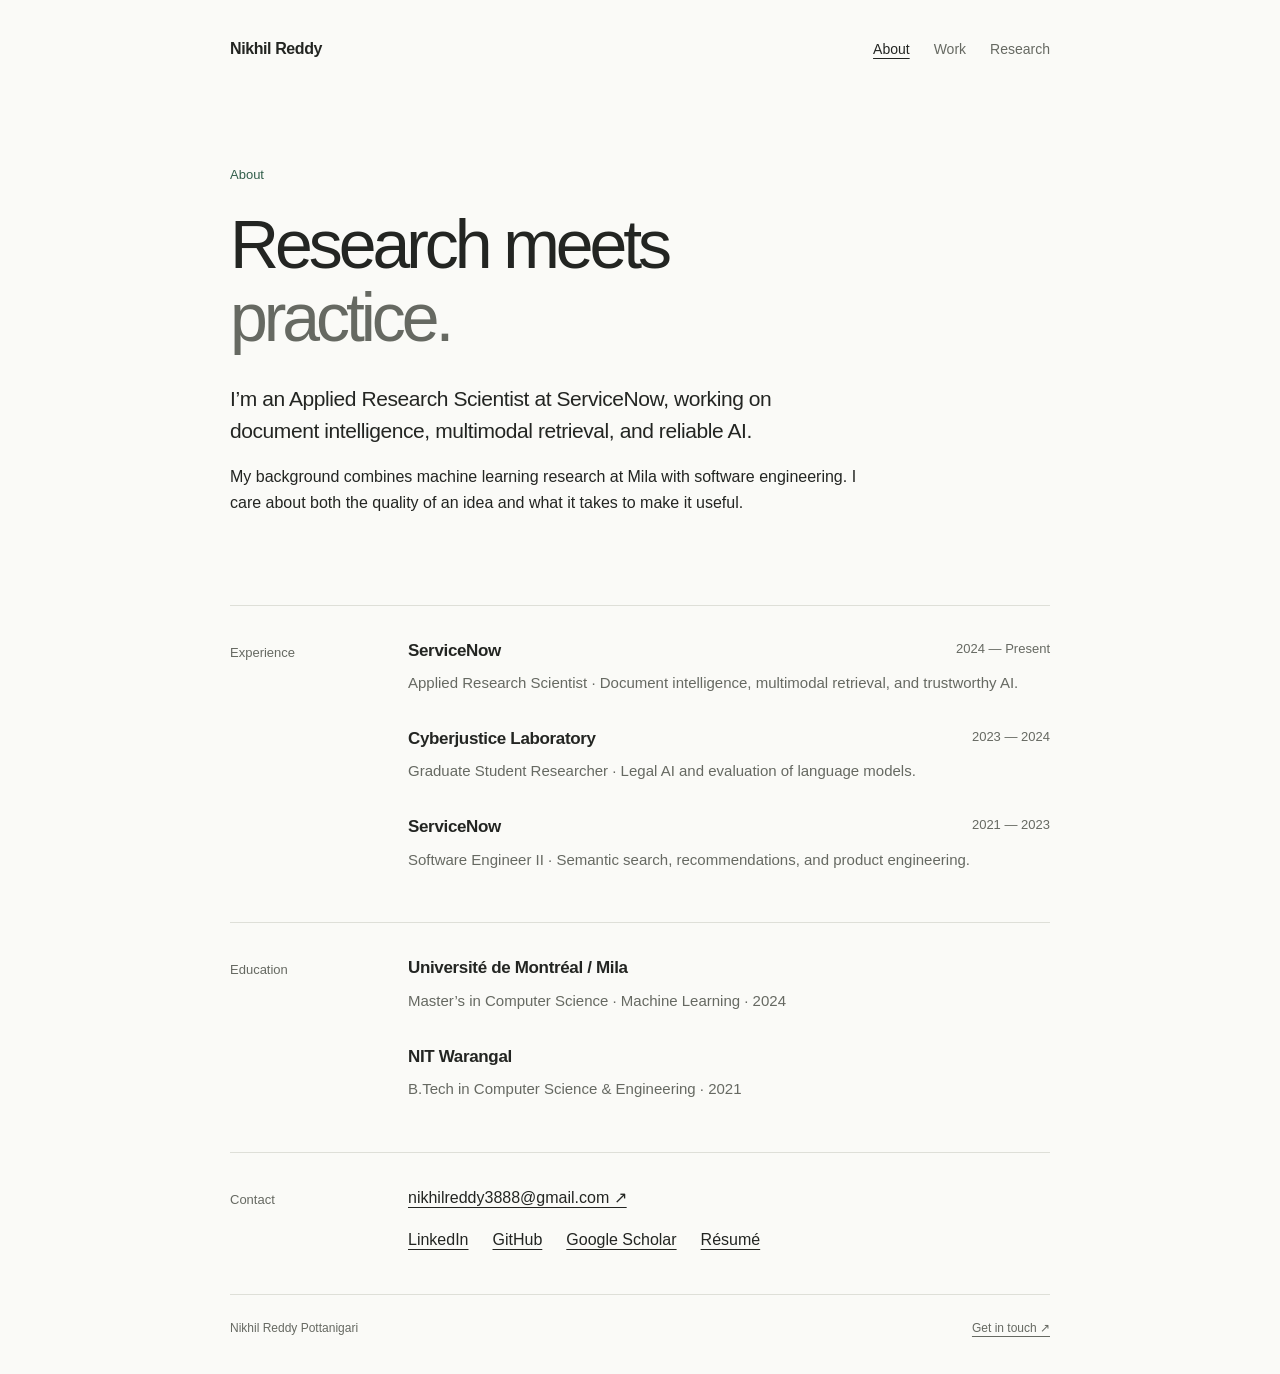
==== commit 6d12c838: "Revert "Restore portrait and prominent contact links across portfolio" This reverts commit dab5d08be" ====
--- a/about/index.html
+++ b/about/index.html
@@ -15,15 +15,7 @@
 <body>
   <a class="skip-link" href="#main">Skip to content</a>
   <header class="site-header"><a class="brand" href="/">Nikhil Reddy</a><nav aria-label="Primary navigation"><a href="/about/" aria-current="page">About</a><a href="/work/">Work</a><a href="/publications/">Research</a></nav></header>
-  <nav class="profile-links" aria-label="Contact and profiles">
-    <a href="mailto:nikhilreddy3888@gmail.com">Email</a>
-    <a href="tel:+14387227132">+1 438-722-7132</a>
-    <a href="https://www.linkedin.com/in/pottanigari-nikhil-reddy/">LinkedIn</a>
-    <a href="https://github.com/nikhilreddy3888">GitHub</a>
-    <a href="https://scholar.google.com/citations?user=vLbQuAUAAAAJ&amp;hl=en">Google Scholar</a>
-    <a href="/public/COLM_Resume_2026.pdf">Résumé</a>
-  </nav>
-  <main id="main"><div class="intro intro-with-photo"><img class="profile-photo" src="/public/WhatsApp%20Image%202026-10-01%20at%2023.16.22.jpeg" alt="Nikhil Reddy Pottanigari" width="132" height="164" fetchpriority="high"><p class="eyebrow">About</p><h1>Research meets<br><span>practice.</span></h1><p class="summary">I’m an Applied Research Scientist at ServiceNow, working on document intelligence, multimodal retrieval, and reliable AI.</p><p>My background combines machine learning research at Mila with software engineering. I care about both the quality of an idea and what it takes to make it useful.</p></div><section><h2>Experience</h2><div><article><div class="row-heading"><h3>ServiceNow</h3><span>2024 — Present</span></div><p>Applied Research Scientist · Document intelligence, multimodal retrieval, and trustworthy AI.</p></article>
+  <main id="main"><div class="intro"><p class="eyebrow">About</p><h1>Research meets<br><span>practice.</span></h1><p class="summary">I’m an Applied Research Scientist at ServiceNow, working on document intelligence, multimodal retrieval, and reliable AI.</p><p>My background combines machine learning research at Mila with software engineering. I care about both the quality of an idea and what it takes to make it useful.</p></div><section><h2>Experience</h2><div><article><div class="row-heading"><h3>ServiceNow</h3><span>2024 — Present</span></div><p>Applied Research Scientist · Document intelligence, multimodal retrieval, and trustworthy AI.</p></article>
 <article><div class="row-heading"><h3>Cyberjustice Laboratory</h3><span>2023 — 2024</span></div><p>Graduate Student Researcher · Legal AI and evaluation of language models.</p></article>
 <article><div class="row-heading"><h3>ServiceNow</h3><span>2021 — 2023</span></div><p>Software Engineer II · Semantic search, recommendations, and product engineering.</p></article></div></section><section><h2>Education</h2><div><article><h3>Université de Montréal / Mila</h3><p>Master’s in Computer Science · Machine Learning · 2024</p></article><article><h3>NIT Warangal</h3><p>B.Tech in Computer Science &amp; Engineering · 2021</p></article></div></section><section><h2>Contact</h2><div><p><a href="mailto:nikhilreddy3888@gmail.com">nikhilreddy3888@gmail.com ↗</a></p><div class="links"><a href="https://www.linkedin.com/in/pottanigari-nikhil-reddy/">LinkedIn</a><a href="https://github.com/nikhilreddy3888">GitHub</a><a href="https://scholar.google.com/citations?user=vLbQuAUAAAAJ&amp;hl=en">Google Scholar</a><a href="/public/COLM_Resume_2026.pdf">Résumé</a></div></div></section></main>
   <footer><span>Nikhil Reddy Pottanigari</span><a href="mailto:nikhilreddy3888@gmail.com">Get in touch ↗</a></footer>
--- a/styles/main.css
+++ b/styles/main.css
@@ -60,13 +60,3 @@
   .paper-content { padding-block: 36px; }
 }
 @media (prefers-reduced-motion: reduce) { a { transition: none; } }
-
-/* Contact links stay in the opening area on every page. */
-.profile-links { width: min(820px, calc(100% - 64px)); margin-inline: auto; padding-bottom: 22px; border-bottom: 1px solid var(--line); gap: 8px 22px; }
-.profile-links a { color: var(--ink); text-decoration: underline; padding-block: 4px; }
-.intro-with-photo { max-width: none; display: flow-root; }
-.profile-photo { float: right; width: 132px; height: 164px; object-fit: cover; object-position: center 30%; margin: 0 0 24px 32px; border-radius: 4px; }
-@media (max-width: 600px) {
-  .profile-links { width: calc(100% - 40px); gap: 6px 18px; padding-bottom: 18px; }
-  .profile-photo { float: none; display: block; width: 96px; height: 120px; margin: 0 0 24px; }
-}
